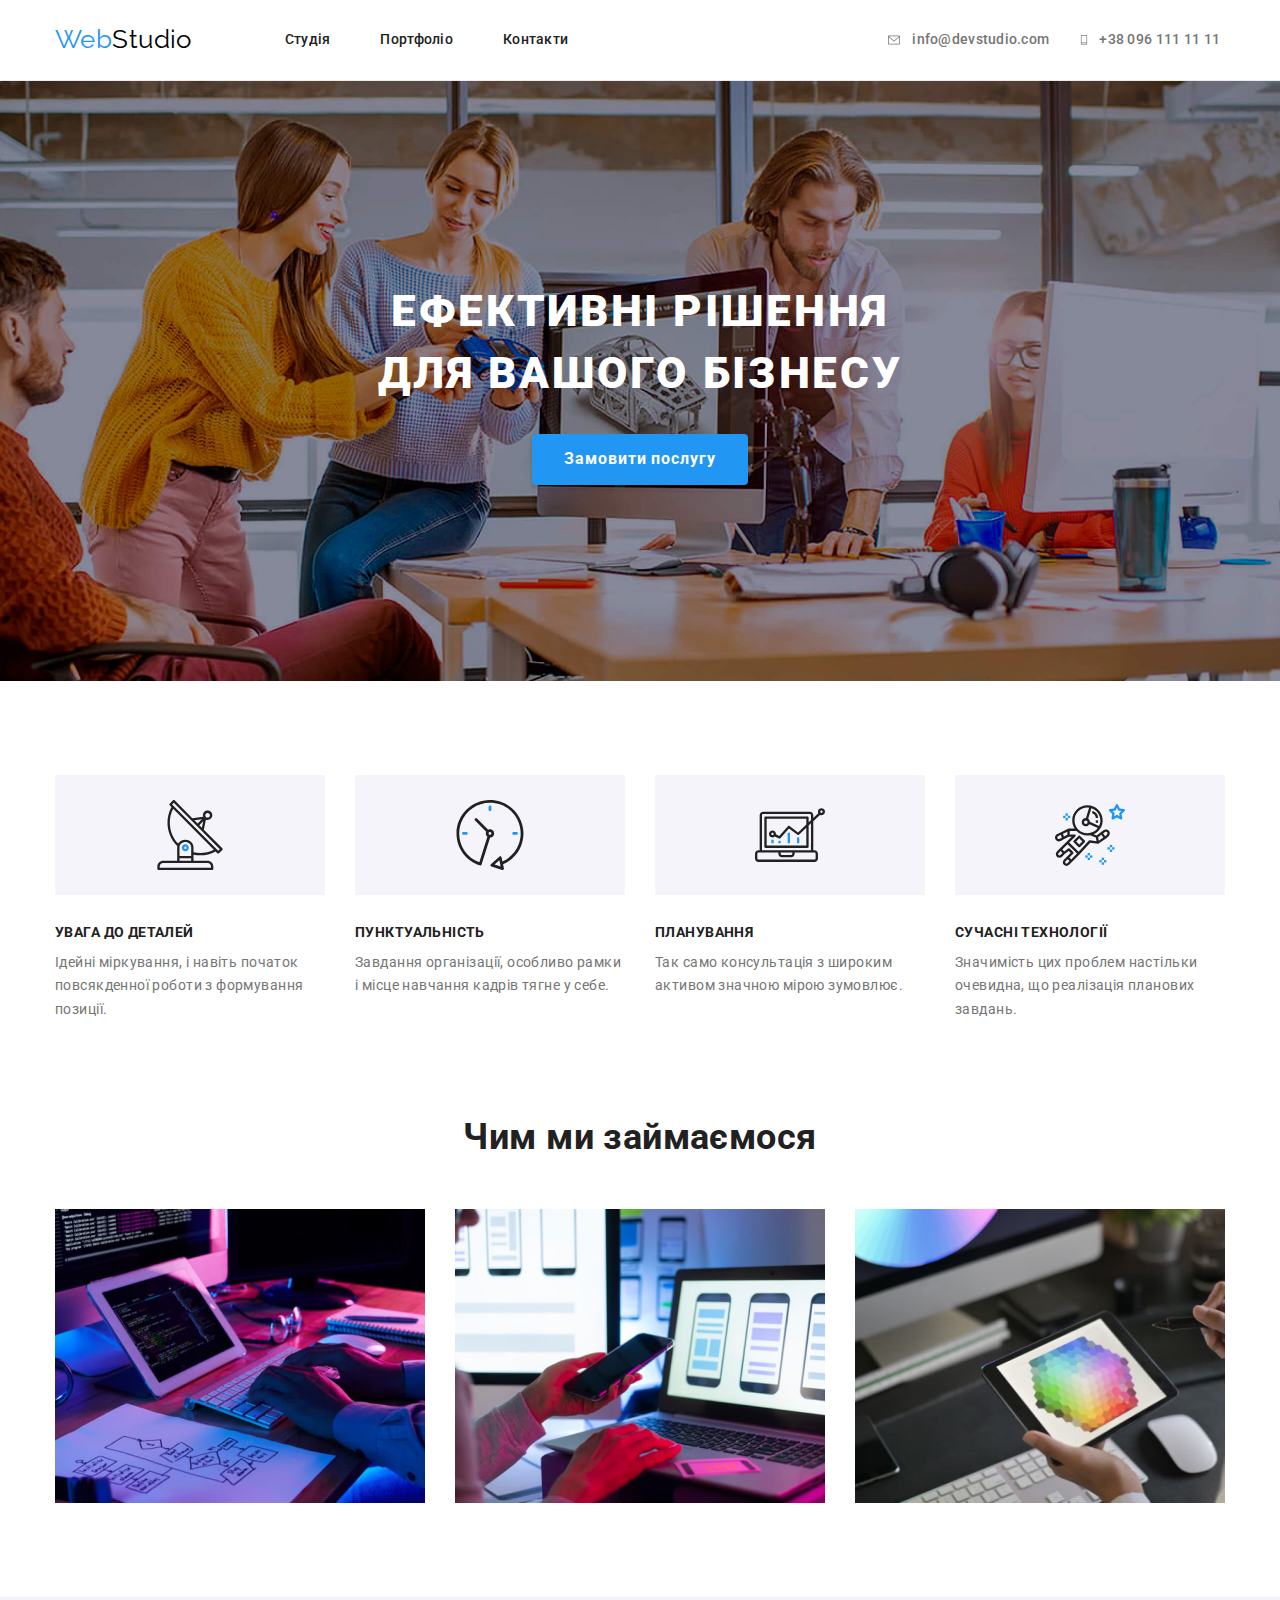
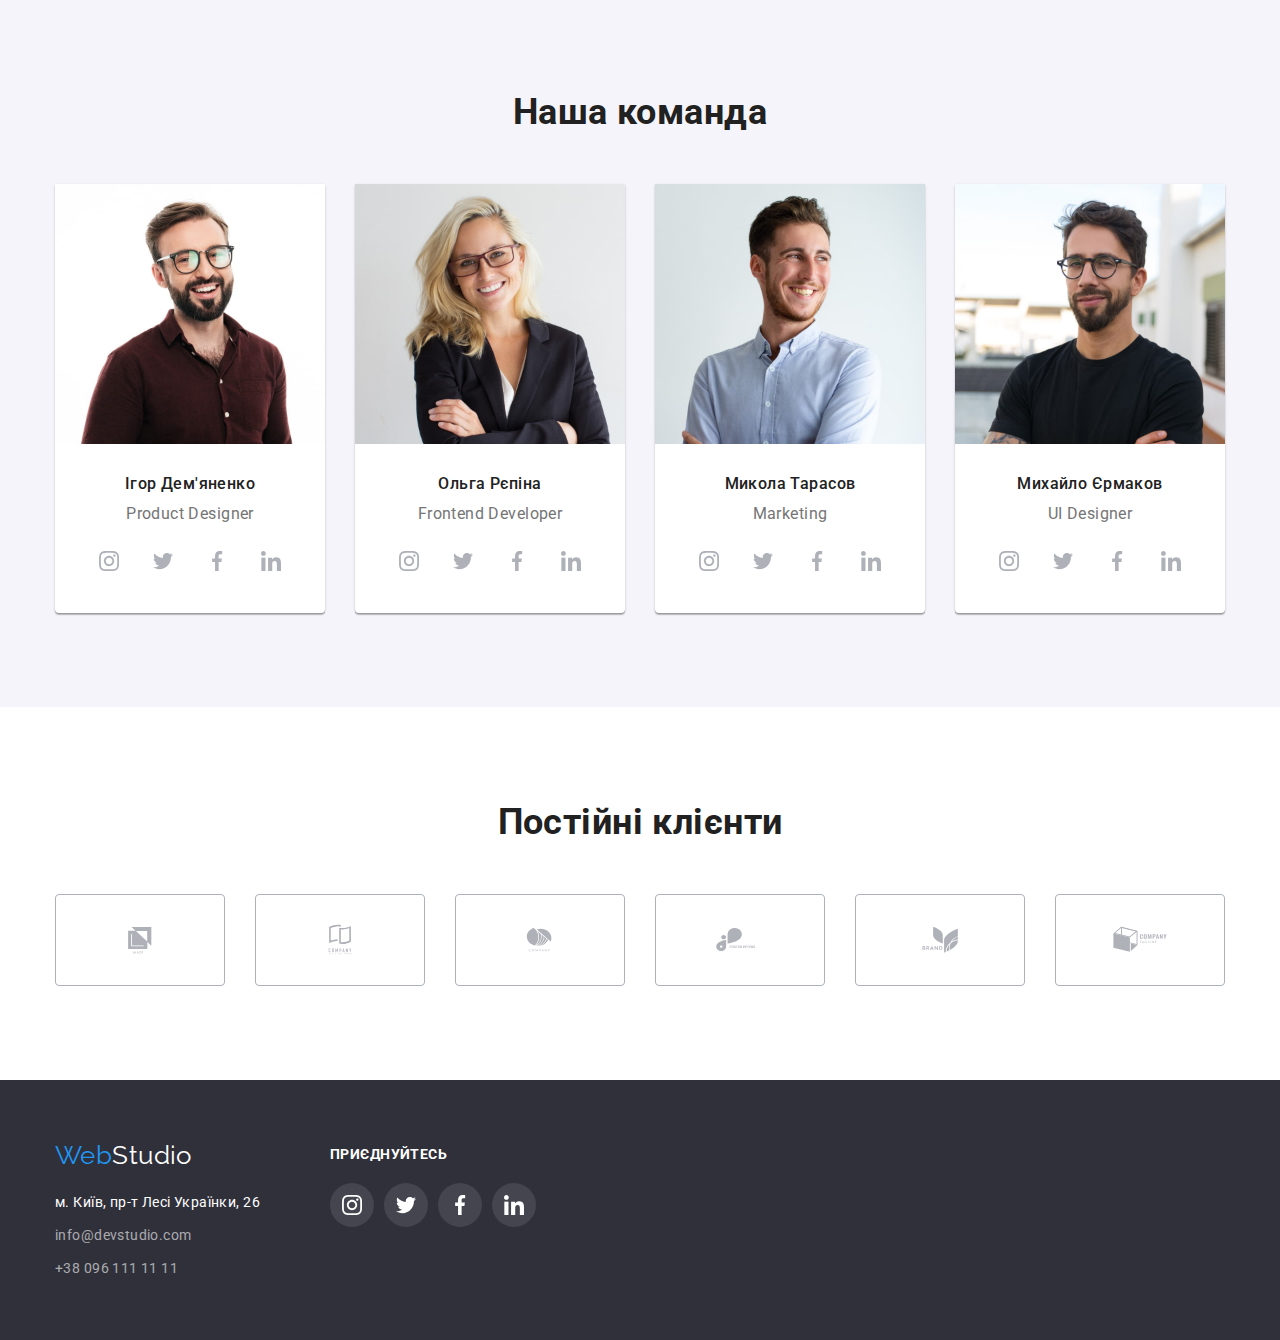
==== index.html @ eb31b025 "added docs from previous repository" ====
<!doctype html>
<html lang="uk">

<head>
    <meta charset="UTF-8">
    <meta http-equiv="X-UA-Compatible" content="IE=edge">
    <meta name="viewport" content="width=device-width, initial-scale=1.0">
    <title>Студія</title>
    <link href="https://fonts.googleapis.com/css?family=Raleway:700" rel="stylesheet" />
    <link href="https://fonts.googleapis.com/css?family=Roboto:regular,500,700,900" rel="stylesheet" />
    <link rel="stylesheet" href="https://cdnjs.cloudflare.com/ajax/libs/modern-normalize/1.1.0/modern-normalize.min.css"
    integrity="sha512-wpPYUAdjBVSE4KJnH1VR1HeZfpl1ub8YT/NKx4PuQ5NmX2tKuGu6U/JRp5y+Y8XG2tV+wKQpNHVUX03MfMFn9Q=="
    crossorigin="anonymous" referrerpolicy="no-referrer" />
    <link rel="stylesheet" href="./css/styles.css">
</head>

<body>
    <header class="header">
        <div class="container header-container">
            <a class="logo logo-header" href="./index.html">Web<span class="black">Studio</span></a>
            <nav class="nav">
                <ul class="nav-list">
                    <li class="nav-item"><a href="./index.html">Студія</a></li>
                    <li class="nav-item active"><a href="./portfolio.html">Портфоліо</a></li>
                    <li class="nav-item"><a href="#">Контакти</a></li>
                </ul>
            </nav>
            <div>
                <ul class="nav-contacts">
                    <li class="contacts-item">
                        <a class="contacts-icon"
                            href="mailto:info@devstudio.com"
                            target="_blank"
                            rel="noopener noreferrer"
                            aria-label="link to email">
                            <svg width="16" height="12">
                                <use href="./images/symbol-defs.svg#icon-envelope">
                                </use>
                            </svg>
                            <span>info@devstudio.com</span>
                        </a>
                    </li>
                    <li class="contacts-item">
                        <a class="contacts-icon"
                            href="tel:+380961111111"
                            target="_blank"
                            rel="noopener noreferrer"
                            aria-label="link to phone">
                            <svg width="10" height="16">
                                <use href="./images/symbol-defs.svg#icon-smartphone">
                                </use>
                            </svg>
                            <span>+38 096 111 11 11</span>
                        </a>
                    </li>
                </ul>
            </div>
        </div>
    </header>

    <main>
        <section class="hero">
            <div class="container hero-container">
                <h1 class="hero-title">Ефективні рішення для вашого бізнесу</h1>
                <button type="button" class="cta">Замовити послугу</button>
            </div>
        </section>

        <section class="section advantages">
            <div class="container">
                <h2 class="section-title visually-hidden">Переваги</h2>
                <ul class="section-list advantages-list">
                    <li class="advantages-item list-item">
                        <div class="advantages-wrap">
                            <svg class="advantages-icon" width="70" height="70">
                                <use href="./images/symbol-defs.svg#icon-antenna">
                            </svg>
                        </div>
                        <h3 class="advantages-subtitle">УВАГА ДО ДЕТАЛЕЙ</h3>
                        <p class="advantages-text">Ідейні міркування, і навіть початок повсякденної роботи з формування позиції.</p>
                    </li>
                    <li class="advantages-item list-item">
                        <div class="advantages-wrap">
                            <svg class="advantages-icon" width="70" height="70">
                                <use href="./images/symbol-defs.svg#icon-clock">
                            </svg>
                        </div>
                        <h3 class="advantages-subtitle">ПУНКТУАЛЬНІСТЬ</h3>
                        <p class="advantages-text">Завдання організації, особливо рамки і місце навчання кадрів тягне у себе.</p>
                    </li>
                    <li class="advantages-item list-item">
                        
                        <div class="advantages-wrap">
                            <svg class="advantages-icon" width="70" height="70">
                                <use href="./images/symbol-defs.svg#icon-diagram">
                            </svg>
                        </div>
                        <h3 class="advantages-subtitle">ПЛАНУВАННЯ</h3>
                        <p class="advantages-text">Так само консультація з широким активом значною мірою зумовлює.</p>
                    </li>
                    <li class="advantages-item list-item">
                        
                        <div class="advantages-wrap">
                            <svg class="advantages-icon" width="70" height="70">
                                <use href="./images/symbol-defs.svg#icon-astronaut">
                            </svg>
                        </div>
                        <h3 class="advantages-subtitle">СУЧАСНІ ТЕХНОЛОГІЇ</h3>
                        <p class="advantages-text">Значимість цих проблем настільки очевидна, що реалізація планових завдань.</p>
                    </li>
                </ul>
            </div>
        </section>

        <section class="section services">
            <div class="container">
                <h2 class="section-title">Чим ми займаємося</h2>
                <ul class="section-list">
                    <li class="services-item list-item">
                        <img class="services-pic" src="./images/img1.jpg" alt="десктопні додатки" width="370" height="294">
                    </li>
                    <li class="services-item list-item">
                        <img class="services-pic" src="./images/img2.jpg" alt="мобільні додатки" width="370" height="294">
                    </li>
                    <li class="services-item list-item">
                        <img class="services-pic" src="./images/img3.jpg" alt="дизайнерські рішення" width="370" height="294">
                    </li>
                </ul>
            </div>
        </section>

        <section class="section team">
            <div class="container">
                <h2 class="section-title">Наша команда</h2>
                <ul class="section-list">
                    <li class="team-item list-item">
                        <img class="team-pic" src="./images/photo1.jpg" alt="Product Designer" width="270" height="260">
                        <div class="team-wrap">
                            <h3 class="team-subtitle">Ігор Дем'яненко</h3>
                            <p class="team-text">Product Designer</p>
                            <ul class="team-icons">
                                <li>
                                    <a class="team-svg" href="https://www.instagram.com/lavashyk_official/" aria-label="Instagram">
                                        <svg class="team-icon" widht="20" height="20">
                                            <use href="./images/symbol-defs.svg#icon-instagram"></use>
                                        </svg>
                                    </a>
                                </li>
                                <li>
                                    <a class="team-svg" href="https://twitter.com/" aria-label="Twitter">
                                        <svg class="team-icon" widht="20" height="20">
                                            <use href="./images/symbol-defs.svg#icon-twitter"></use>
                                        </svg>
                                    </a>
                                </li>
                                <li>
                                    <a class="team-svg" href="https://www.facebook.com/" aria-label="Facebook">
                                        <svg class="team-icon" widht="20" height="20">
                                            <use href="./images/symbol-defs.svg#icon-facebook"></use>
                                        </svg>
                                    </a>
                                </li>
                                <li>
                                    <a class="team-svg" href="https://ua.linkedin.com/" aria-label="LinkedIn">
                                        <svg class="team-icon" widht="20" height="20">
                                            <use href="./images/symbol-defs.svg#icon-linkedin"></use>
                                        </svg>
                                    </a>
                                </li>
                            </ul>
                        </div>
                        
                    </li>
                    <li class="team-item list-item">
                        <img class="team-pic" src="./images/photo2.jpg" alt="Frontend Developer" width="270" height="260">
                        <div class="team-wrap">
                            <h3 class="team-subtitle">Ольга Рєпіна</h3>
                            <p class="team-text">Frontend Developer</p>
                            <ul class="team-icons">
                                <li>
                                    <a class="team-svg" href="https://www.instagram.com/lavashyk_official/" aria-label="Instagram">
                                        <svg class="team-icon" widht="20" height="20">
                                            <use href="./images/symbol-defs.svg#icon-instagram"></use>
                                        </svg>
                                    </a>
                                </li>
                                <li>
                                    <a class="team-svg" href="https://twitter.com/" aria-label="Twitter">
                                        <svg class="team-icon" widht="20" height="20">
                                            <use href="./images/symbol-defs.svg#icon-twitter"></use>
                                        </svg>
                                    </a>
                                </li>
                                <li>
                                    <a class="team-svg" href="https://www.facebook.com/" aria-label="Facebook">
                                        <svg class="team-icon" widht="20" height="20">
                                            <use href="./images/symbol-defs.svg#icon-facebook"></use>
                                        </svg>
                                    </a>
                                </li>
                                <li>
                                    <a class="team-svg" href="https://ua.linkedin.com/" aria-label="LinkedIn">
                                        <svg class="team-icon" widht="20" height="20">
                                            <use href="./images/symbol-defs.svg#icon-linkedin"></use>
                                        </svg>
                                    </a>
                                </li>
                            </ul>
                        </div>
                        
                    </li>
                    <li class="team-item list-item">
                        <img class="team-pic" src="./images/photo3.jpg" alt="Marketing" width="270" height="260">
                        <div class="team-wrap">
                            <h3 class="team-subtitle">Микола Тарасов</h3>
                            <p class="team-text">Marketing</p>
                            <ul class="team-icons">
                                <li>
                                    <a class="team-svg" href="https://www.instagram.com/lavashyk_official/" aria-label="Instagram">
                                        <svg class="team-icon" widht="20" height="20">
                                            <use href="./images/symbol-defs.svg#icon-instagram"></use>
                                        </svg>
                                    </a>
                                </li>
                                <li>
                                    <a class="team-svg" href="https://twitter.com/" aria-label="Twitter">
                                        <svg class="team-icon" widht="20" height="20">
                                            <use href="./images/symbol-defs.svg#icon-twitter"></use>
                                        </svg>
                                    </a>
                                </li>
                                <li>
                                    <a class="team-svg" href="https://www.facebook.com/" aria-label="Facebook">
                                        <svg class="team-icon" widht="20" height="20">
                                            <use href="./images/symbol-defs.svg#icon-facebook"></use>
                                        </svg>
                                    </a>
                                </li>
                                <li>
                                    <a class="team-svg" href="https://ua.linkedin.com/" aria-label="LinkedIn">
                                        <svg class="team-icon" widht="20" height="20">
                                            <use href="./images/symbol-defs.svg#icon-linkedin"></use>
                                        </svg>
                                    </a>
                                </li>
                            </ul>
                        </div>
                        
                    </li>
                    <li class="team-item list-item">
                        <img class="team-pic" src="./images/photo4.jpg" alt="UI Designer" width="270" height="260">
                        <div class="team-wrap">
                            <h3 class="team-subtitle">Михайло Єрмаков</h3>
                            <p class="team-text">UI Designer</p>
                            <ul class="team-icons">
                                <li>
                                    <a class="team-svg" href="https://www.instagram.com/lavashyk_official/" aria-label="Instagram">
                                        <svg class="team-icon" widht="20" height="20">
                                            <use href="./images/symbol-defs.svg#icon-instagram"></use>
                                        </svg>
                                    </a>
                                </li>
                                <li>
                                    <a class="team-svg" href="https://twitter.com/" aria-label="Twitter">
                                        <svg class="team-icon" widht="20" height="20">
                                            <use href="./images/symbol-defs.svg#icon-twitter"></use>
                                        </svg>
                                    </a>
                                </li>
                                <li>
                                    <a class="team-svg" href="https://www.facebook.com/" aria-label="Facebook">
                                        <svg class="team-icon" widht="20" height="20">
                                            <use href="./images/symbol-defs.svg#icon-facebook"></use>
                                        </svg>
                                    </a>
                                </li>
                                <li>
                                    <a class="team-svg" href="https://ua.linkedin.com/" aria-label="LinkedIn">
                                        <svg class="team-icon" widht="20" height="20">
                                            <use href="./images/symbol-defs.svg#icon-linkedin"></use>
                                        </svg>
                                    </a>
                                </li>
                            </ul>
                        </div>
                    </li>
                </ul>
            </div>
        </section>
        <section class="section section-clients">
            <div class="container">
            <h2 class="section-title">Постійні клієнти</h2>
                <ul class="section-list clients-list">
                    <li class="clients-item list-item">
                        <a class="clients-svg" href="#" aria-label="Company1">
                        <svg class="clients-icon" widht="106" height="60">
                            <use href="./images/symbol-defs.svg#icon-logo-clients1"></use>
                        </svg>
                        </a>
                    </li>
                    <li class="clients-item list-item">
                        <a class="clients-svg" href="#" aria-label="Company2">
                            <svg class="clients-icon" widht="106" height="60">
                                <use href="./images/symbol-defs.svg#icon-logo-clients2"></use>
                            </svg>
                        </a>
                    </li>
                    <li class="clients-item list-item">
                        <a class="clients-svg" href="#" aria-label="Company3">
                            <svg class="clients-icon" widht="106" height="60">
                                <use href="./images/symbol-defs.svg#icon-logo-clients3"></use>
                            </svg>
                        </a>
                    </li>
                    <li class="clients-item list-item">
                        <a class="clients-svg" href="#" aria-label="Company4">
                            <svg class="clients-icon" widht="106" height="60">
                                <use href="./images/symbol-defs.svg#icon-logo-clients4"></use>
                            </svg>
                        </a>
                    </li>
                    <li class="clients-item list-item">
                        <a class="clients-svg" href="#" aria-label="Company5">
                            <svg class="clients-icon" widht="106" height="60">
                                <use href="./images/symbol-defs.svg#icon-logo-clients5"></use>
                            </svg>
                        </a>
                    </li>
                    <li class="clients-item list-item">
                        <a class="clients-svg" href="#" aria-label="Company6">
                            <svg class="clients-icon" widht="106" height="60">
                                <use href="./images/symbol-defs.svg#icon-logo-clients6"></use>
                            </svg>
                        </a>
                    </li>
                </ul>
            </div>
        </section>
    </main>

<footer class="footer">
    <div class="container footer-container">
        <div class="wrapper-address">
            <div class="wrapper-logo">
                <a class="logo footer-logo" href="./index.html">Web<span class="white">Studio</span></a>
            </div>
            <address class="address-list">
                <a class="address-item address"
                    href="https://www.google.com/search?q=%D0%BC.+%D0%9A%D0%B8%D1%97%D0%B2%2C+%D0%BF%D1%80-%D1%82+%D0%9B%D0%B5%D1%81%D1%96+%D0%A3%D0%BA%D1%80%D0%B0%D1%97%D0%BD%D0%BA%D0%B8%2C+26&rlz=1C1CHBD_ruUA826UA826&oq=%D0%BC.+%D0%9A%D0%B8%D1%97%D0%B2%2C+%D0%BF%D1%80-%D1%82+%D0%9B%D0%B5%D1%81%D1%96+%D0%A3%D0%BA%D1%80%D0%B0%D1%97%D0%BD%D0%BA%D0%B8%2C+26&aqs=chrome..69i57j0i512j0i22i30l2.1146j0j1&sourceid=chrome&ie=UTF-8"
                    target="_blank" rel="noopener noreferrer">м. Київ, пр-т Лесі Українки, 26</a>
                <a class="address-item email" href="mailto:info@devstudio.com">info@devstudio.com</a>
                <a class="address-item phone" href="tel:+380961111111">+38 096 111 11 11</a>
            </address>
        </div>
        
        <div class="social-media">
            <h4 class="social-title">приєднуйтесь</h4>
            <ul class="social-icons">
                <li>
                    <a class="link-svg" href="https://www.instagram.com/lavashyk_official/" aria-label="Instagram">
                    <svg class="social-icon" widht="20" height="20">
                        <use href="./images/symbol-defs.svg#icon-instagram"></use>
                    </svg>
                    </a>
                </li>
                <li>
                    <a class="link-svg" href="https://twitter.com/" aria-label="Twitter">
                    <svg class="social-icon" widht="20" height="20">
                        <use href="./images/symbol-defs.svg#icon-twitter"></use>
                    </svg>
                    </a>
                </li>
                <li>
                    <a class="link-svg" href="https://www.facebook.com/" aria-label="Facebook">
                    <svg class="social-icon" widht="20" height="20">
                        <use href="./images/symbol-defs.svg#icon-facebook"></use>
                    </svg>
                    </a>
                </li>
                <li>
                    <a class="link-svg" href="https://ua.linkedin.com/" aria-label="LinkedIn">
                    <svg class="social-icon" widht="20" height="20">
                        <use href="./images/symbol-defs.svg#icon-linkedin"></use>
                    </svg>
                    </a>
                </li>
            </ul>
        </div>
    </div>
</footer>
</body>

</html>
---- css/styles.css ----
/*Обнуление*/
* {
    padding: 0;
    margin: 0;
    border: 0;
}

*,
*:before,
*:after {
    box-sizing: border-box;
}

body {
    font-size: 14px;
    line-height: 1.2;
    letter-spacing: 0.03em;
    font-style: normal;
}

h1,
h2,
h3,
h4,
h5,
h6 {
    margin: 0;
    font-size: inherit;
    font-weight: 400;
}

p {
    margin: 0;
}

ul,
li {
    list-style: none;
    padding: 0;
    margin: 0;
}

:focus,
:active {
    outline: none;
}

a {
    text-decoration: none;
    color: inherit;
}

a:focus,
a:active {
    outline: none;
}

a,
a:visited {
    text-decoration: none;
    color: inherit;
}

a:hover {
    text-decoration: none;
}

address {
    font-style: normal;
}

button {
    font-family: inherit;
    margin: 0;
    padding: 0;
    cursor: pointer;
}

img {
    display: block;
    max-width: 100%;
    height: auto;
}

nav,
footer,
header {
    display: block;
}

/*--------------------*/

/*colors
black #000000;
blue #2196F3;
nav text, h2, h3 #212121;
link #757575;
link hover, active #2196F3;
h1 #FFFFFF;
section text #757575;
address #ffffff;
contacts rgba(255, 255, 255, 0.6);
bg light #F5F4FA;
bg dark background: #2F303A;
border #ECECEC
*/

:root {
    --accent-color: #2196F3;
    --primary-title-color: #212121;
    --primary-text-color: #757575;
    --text-dark-background: #fff;
    --dark-color: #000;
    --dark-background: #2F303A;
    --light-background: #F5F4FA;
    --default-background: #fff;
    --border-light: #ECECEC;
    --icon-color: #AFB1B8;
}

body {
    position: relative;
    font-family: 'Roboto', sans-serif;
    background-color: var(--default-background);
}

.container {
    width: 1200px;
    padding: 0 15px;
    margin: 0 auto;
}

.section {
    padding: 94px 0;
}

.section-title {
    margin-bottom: 50px;
    font-weight: 700;
    font-size: 36px;
    text-align: center;
    color: var(--primary-title-color);
}

.section-list {
    display: flex;
    /*flex-wrap: wrap;
    justify-content: center;
    align-items: center;*/
    gap: 30px;
}

/* Header */
.header {
    padding-top: 24px;
    padding-bottom: 25px;
    min-height: 80px;
    border-bottom: 1px solid var(--border-light);
}

.header-container {
    display: flex;
    align-items: center;
}

a.logo {
    font-family: 'Raleway', sans-serif;
    font-size: 26px;
    color: var(--accent-color);
}

.black {
    color: var(--dark-color);
}

.logo-header {
    margin-right: 93px;
}

.nav-list {
    display: flex;
    align-items: center;
    gap: 50px;
}

.nav-item {
    font-weight: 500;
    line-height: 1.1;
    letter-spacing: 0.02em;
    color: var(--primary-title-color);
}

.active .nav-item.current a {
    color: var(--accent-color);
}

.nav-contacts {
    display: flex;
    align-items: center;
    gap: 30px;
    margin-left: 318px;
}

.contacts-item {
    display: flex;
    align-content: space-between;
    align-items: center;
    font-weight: 500;
    line-height: 1.1;
    letter-spacing: 0.02em;
    color: var(--primary-text-color);
}

.contacts-icon {
    display: flex;
    align-items: center;
    gap: 10px;
    fill: var(--primary-text-color);
}

.contacts-icon:hover,
.contacts-icon:focus {
    fill: var(--accent-color);
}

.nav-item:hover,
.contacts-item:hover,
.nav-item:focus,
.contacts-item:focus {
    color: var(--accent-color);
}

/* Header end */

/* Hero */
.hero {
    max-height: 600px;
    max-width: 1600px;
    margin: 0 auto;
    padding: 200px 0;
    background-image: url('../images/bg-pic.jpg');
    background-position: center;
    background-size: cover;
    background-color: var(--dark-background);
    
}

.hero-title {
    margin-right: auto;
    margin-bottom: 30px;
    margin-left: auto;
    max-width: 600px;
    font-weight: 900;
    font-size: 44px;
    line-height: 1.4;
    text-align: center;
    letter-spacing: 0.06em;
    text-transform: uppercase;
    color: var(--text-dark-background);
}

button.cta {
    position: relative;
    display: block;
    margin: 0 auto;
    padding: 10px 32px;
    font-weight: 700;
    font-size: 16px;
    line-height: 1.9;
    letter-spacing: 0.06em;
    color: var(--text-dark-background);
    background-color: var(--accent-color);
    box-shadow: 0px 4px 4px rgba(0, 0, 0, 0.15);
    border-radius: 4px;
}


/* Hero end */

/* advantages */
section.advantages {
    padding-bottom: 0;
}

.visually-hidden {
    position: absolute;
    white-space: nowrap;
    width: 1px;
    height: 1px;
    overflow: hidden;
    border: 0;
    padding: 0;
    clip: rect(0 0 0 0);
    clip-path: inset(50%);
    margin: -1px;
}

.advantages-item {
    width: calc((100% - 3 * 30px)/4);
}

.advantages-wrap {
    display: flex;
    align-items: center;
    justify-content: center;
    margin-bottom: 30px;
    height: 120px;
    background-color: var(--light-background);
}

.advantages-subtitle {
    margin-bottom: 10px;
    font-weight: 700;
    line-height: 1.1;
    text-transform: uppercase;
    color: var(--primary-title-color);
}

.advantages-text {
    width: 270px;
    line-height: 1.7;
    color: var(--primary-text-color);
}

/* advantages end */

/* services */

/* services end */

/* team */
.team {
    background-color: var(--light-background);
}

.team-item {
    background-color: var(--default-background);
    box-shadow: 0px 1px 3px rgba(0, 0, 0, 0.12), 0px 1px 1px rgba(0, 0, 0, 0.14), 0px 2px 1px rgba(0, 0, 0, 0.2);
    border-radius: 0px 0px 4px 4px;
}

.team-wrap {
    padding: 30px 0;
    display: flex;
    flex-direction: column;
    align-items: center;
}

.team-subtitle {
    margin-bottom: 10px;
    font-weight: 500;
    font-size: 16px;
    text-align: center;
    color: var(--primary-title-color);
}

.team-text {
    font-size: 16px;
    text-align: center;
    color: var(--primary-text-color);
    margin-bottom: 16px;
}

.team-icons {
    display: flex;
    flex-wrap: nowrap;
    max-width: 300px;
    gap: 10px;
}

.team-svg {
    display: flex;
    justify-content: center;
    align-items: center;
    background-color: transparent;
    width: 44px;
    height: 44px;
    border-radius: 50%;
}

.team-icon {
    width: 20px;
    height: 20px;
    fill: var(--icon-color);
}

.team-svg:hover,
.team-svg:focus {
    background-color: var(--accent-color);
    fill: var(--default-background);
}

.team-icon:hover,
.team-icon:focus {
    fill: var(--default-background);
}

/*team end*/

/*clients*/
/*.clients-item {
    width: calc((100% - 5 * 30px)/6);
}*/

.clients-svg {
    display: flex;
    justify-content: center;
    align-items: center;
    width: 170px;
    height: 92px;
    border: 1px solid var(--icon-color);
    border-radius: 4px;
}

.clients-icon {
    /*display: flex;
    justify-content: center;
    align-items: center;*/
    width: 106px;
    height: 60px;
    fill: var(--icon-color);
}

.clients-svg:hover {
    border: 1px solid var(--accent-color);
}

.clients-icon:hover,
.clients-icon:focus {
    fill: var(--accent-color);
}
/* footer */
.footer {
    padding: 60px 0;
    background-color: var(--dark-background);
}

.footer-container {
    display: flex;
    gap: 70px;
}
.wrapper-logo {
    max-width: 231px;
    margin-bottom: 20px;
}
.address-list {
    max-width: 231px;
    display: flex;
    flex-direction: column;
    gap: 9px;
}

.white {
    color: var(--text-dark-background);
}

.address-list {
    line-height: 1.7;
    text-decoration: none;
    color: var(--text-dark-background);
}

.address-item:hover,
.address-item:focus {
    color: var(--accent-color);
}

.email,
.phone {
    color: rgba(255, 255, 255, 0.6);
}

.social-title {
    font-weight: 700;
    font-size: 14px;
    line-height: 1.14;
    text-transform: uppercase;
    color: var(--text-dark-background);
    margin-bottom: 20px;
    padding-top: 7px;
}

.social-media {
    max-width: 300px;
}

.social-icons {
    display: flex;
    flex-wrap:nowrap;
    max-width: 300px;
    gap: 10px;
}

.link-svg {
    display: flex;
    justify-content: center;
    align-items: center;
    background-color: rgba(255, 255, 255, 0.1);
    width: 44px;
    height: 44px;
    border-radius: 50%;
}

.social-icon {
    width: 20px;
    height: 20px;
    fill: var(--default-background);
}

.link-svg:hover,
.link-svg:focus {
    background-color: var(--accent-color);
}

/* portfolio */
.portfolio-tabs {
    display: flex;
    justify-content: center;
    margin: 0 auto 50px auto;
}

.tabs-item {
    margin-right: 8px;
}

.tabs-item:last-child {
    margin-right: 0;
}

.portfolio-title {
    font-weight: 900;
    font-size: 44px;
    line-height: 1.4;
    text-align: center;
    letter-spacing: 0.06em;
    text-transform: uppercase;
    color: var(--primary-title-color);
}

button.tab {
    padding: 6px 22px;
    font-weight: 500;
    font-size: 16px;
    line-height: 1.6;
    text-align: center;
    color: var(--primary-title-color);
    border-radius: 4px;
}

button.tab:hover,
button.tab:focus {
    color: var(--text-dark-background);
    background-color: var(--accent-color);
    box-shadow: 0px 3px 1px rgba(0, 0, 0, 0.1), 0px 1px 2px rgba(0, 0, 0, 0.08), 0px 2px 2px rgba(0, 0, 0, 0.12);
    border-radius: 4px;
}

.portfolio-projects {
    display: flex;
    flex-wrap: wrap;
    gap: 30px;
}

.project-items {
    box-sizing: border-box;
    max-width: 370px;
    min-height: 404px;
    background-color: var(--default-background);
    border-right: 1px solid #eee;
    border-bottom: 1px solid #eee;
    border-left: 1px solid #eee;
}

.project-wrap {
    padding: 20px 0;
}

.project-title {
    margin-bottom: 4px;
    font-weight: 700;
    font-size: 18px;
    line-height: 2;
    letter-spacing: 0.06em;
    color: var(--primary-title-color);
}

.project-filter {
    font-size: 16px;
    line-height: 1.9;
    color: var(--primary-text-color);
}
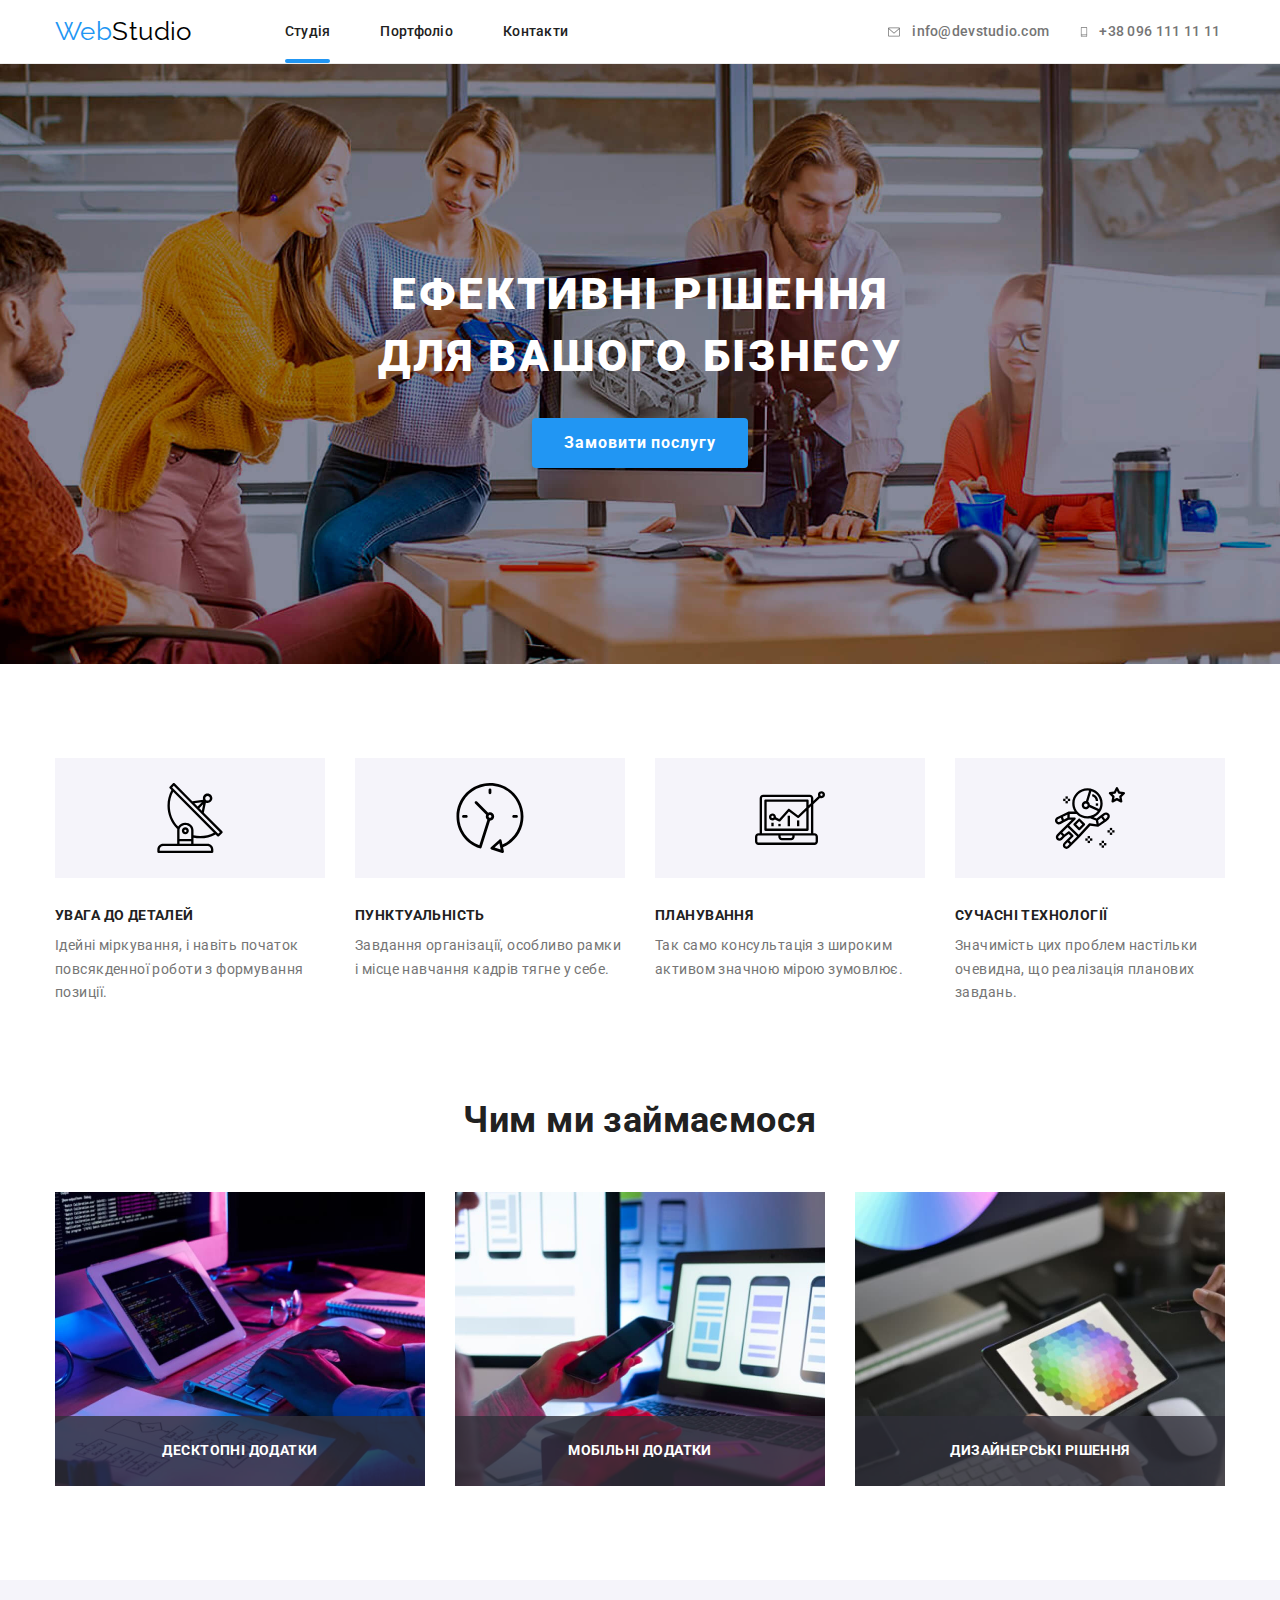
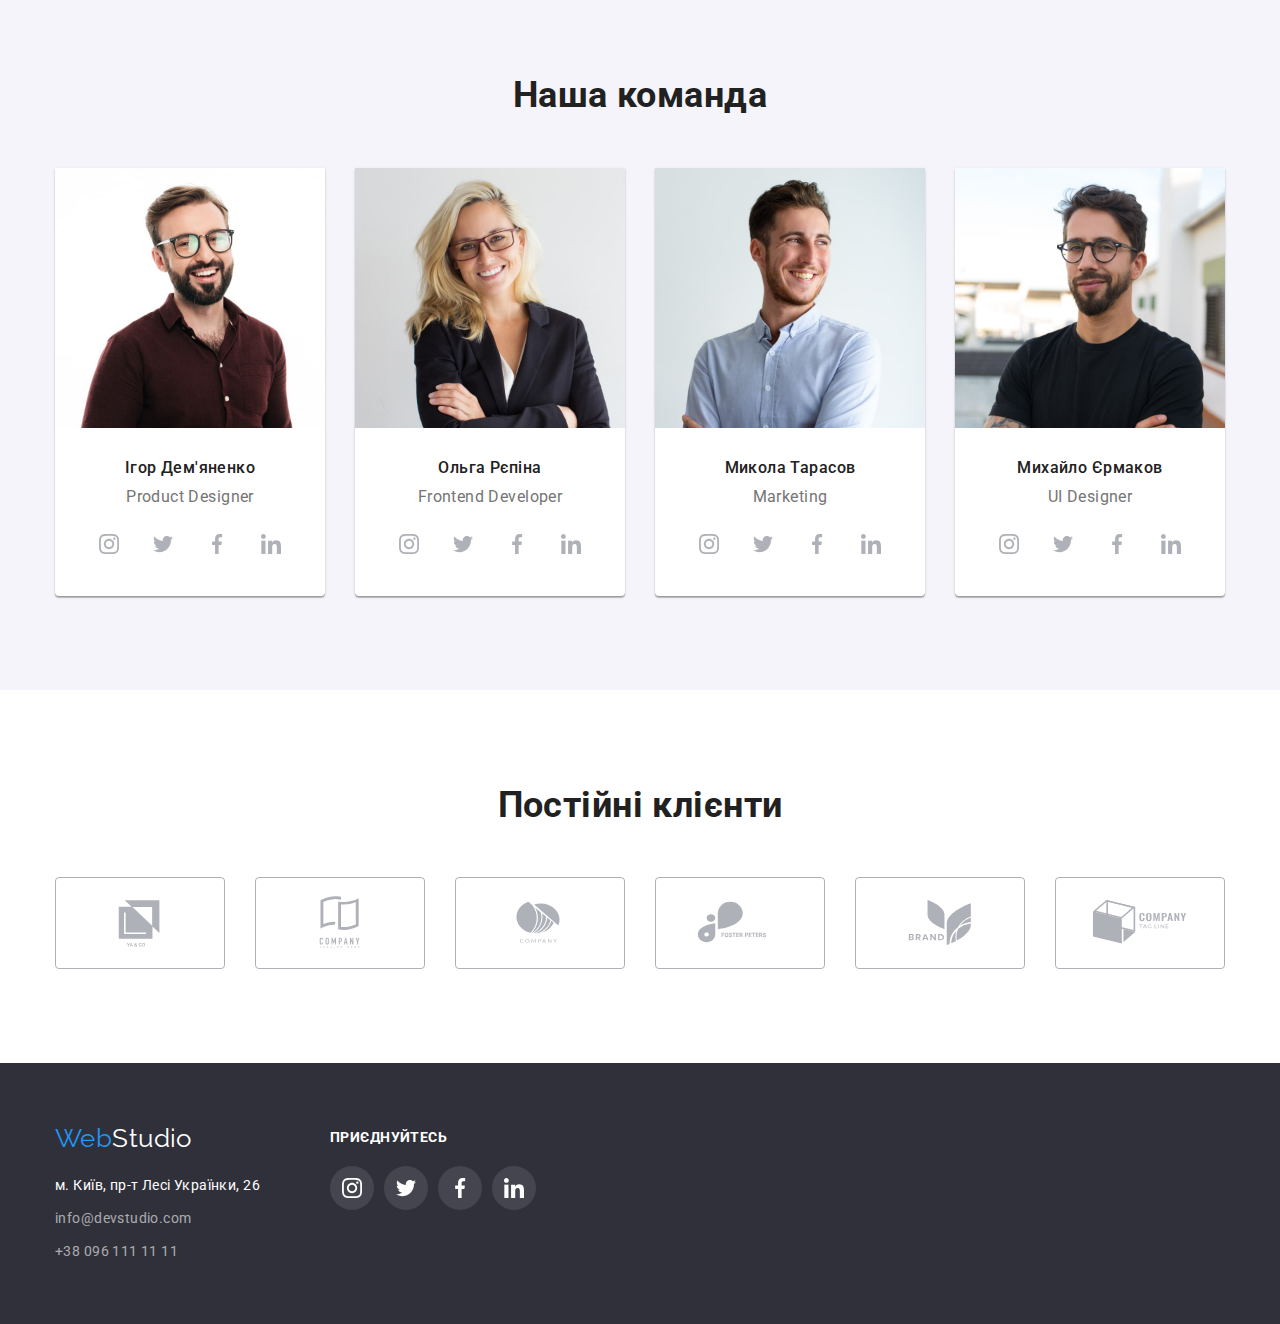
==== commit 105c5f82: "active menu item&services section" ====
--- a/index.html
+++ b/index.html
@@ -20,8 +20,8 @@
             <a class="logo logo-header" href="./index.html">Web<span class="black">Studio</span></a>
             <nav class="nav">
                 <ul class="nav-list">
-                    <li class="nav-item"><a href="./index.html">Студія</a></li>
-                    <li class="nav-item active"><a href="./portfolio.html">Портфоліо</a></li>
+                    <li class="nav-item"><a class="active-link" href="./index.html">Студія</a></li>
+                    <li class="nav-item"><a href="./portfolio.html">Портфоліо</a></li>
                     <li class="nav-item"><a href="#">Контакти</a></li>
                 </ul>
             </nav>
@@ -118,12 +118,21 @@
                 <ul class="section-list">
                     <li class="services-item list-item">
                         <img class="services-pic" src="./images/img1.jpg" alt="десктопні додатки" width="370" height="294">
+                        <div class="services-wrap">
+                            <h3 class="services-title">Десктопні додатки</h3>
+                        </div>
                     </li>
                     <li class="services-item list-item">
                         <img class="services-pic" src="./images/img2.jpg" alt="мобільні додатки" width="370" height="294">
+                        <div class="services-wrap">
+                            <h3 class="services-title">Мобільні додатки</h3>
+                        </div>
                     </li>
                     <li class="services-item list-item">
                         <img class="services-pic" src="./images/img3.jpg" alt="дизайнерські рішення" width="370" height="294">
+                        <div class="services-wrap">
+                            <h3 class="services-title">Дизайнерські рішення</h3>
+                        </div>
                     </li>
                 </ul>
             </div>
@@ -294,42 +303,42 @@
                     <li class="clients-item list-item">
                         <a class="clients-svg" href="#" aria-label="Company1">
                         <svg class="clients-icon" widht="106" height="60">
-                            <use href="./images/symbol-defs.svg#icon-logo-clients1"></use>
+                            <use href="./images/symbols-defs.svg#icon-Logo-clients1"></use>
                         </svg>
                         </a>
                     </li>
                     <li class="clients-item list-item">
                         <a class="clients-svg" href="#" aria-label="Company2">
                             <svg class="clients-icon" widht="106" height="60">
-                                <use href="./images/symbol-defs.svg#icon-logo-clients2"></use>
+                                <use href="./images/symbols-defs.svg#icon-Logo-clients2"></use>
                             </svg>
                         </a>
                     </li>
                     <li class="clients-item list-item">
                         <a class="clients-svg" href="#" aria-label="Company3">
                             <svg class="clients-icon" widht="106" height="60">
-                                <use href="./images/symbol-defs.svg#icon-logo-clients3"></use>
+                                <use href="./images/symbols-defs.svg#icon-Logo-clients3"></use>
                             </svg>
                         </a>
                     </li>
                     <li class="clients-item list-item">
                         <a class="clients-svg" href="#" aria-label="Company4">
                             <svg class="clients-icon" widht="106" height="60">
-                                <use href="./images/symbol-defs.svg#icon-logo-clients4"></use>
+                                <use href="./images/symbols-defs.svg#icon-Logo-clients4"></use>
                             </svg>
                         </a>
                     </li>
                     <li class="clients-item list-item">
                         <a class="clients-svg" href="#" aria-label="Company5">
                             <svg class="clients-icon" widht="106" height="60">
-                                <use href="./images/symbol-defs.svg#icon-logo-clients5"></use>
+                                <use href="./images/symbols-defs.svg#icon-Logo-clients5"></use>
                             </svg>
                         </a>
                     </li>
                     <li class="clients-item list-item">
                         <a class="clients-svg" href="#" aria-label="Company6">
                             <svg class="clients-icon" widht="106" height="60">
-                                <use href="./images/symbol-defs.svg#icon-logo-clients6"></use>
+                                <use href="./images/symbols-defs.svg#icon-Logo-clients6"></use>
                             </svg>
                         </a>
                     </li>
@@ -388,6 +397,10 @@
         </div>
     </div>
 </footer>
+
+<div class="backdrop">
+
+</div>
 </body>
 
 </html>--- a/css/styles.css
+++ b/css/styles.css
@@ -40,19 +40,14 @@
     margin: 0;
 }
 
-:focus,
+/*:focus,
 :active {
     outline: none;
-}
+}*/
 
 a {
     text-decoration: none;
     color: inherit;
-}
-
-a:focus,
-a:active {
-    outline: none;
 }
 
 a,
@@ -152,9 +147,6 @@
 
 /* Header */
 .header {
-    padding-top: 24px;
-    padding-bottom: 25px;
-    min-height: 80px;
     border-bottom: 1px solid var(--border-light);
 }
 
@@ -184,10 +176,24 @@
 }
 
 .nav-item {
+    position: relative;
+    padding: 24px 0;
     font-weight: 500;
     line-height: 1.1;
     letter-spacing: 0.02em;
     color: var(--primary-title-color);
+}
+
+.active-link::after {
+    position: absolute;
+    left: 0;
+    bottom: 0;
+    content: '';
+    display: block;
+    width: 100%;
+    height: 4px;
+    background-color: var(--accent-color);
+    border-radius: 2px;
 }
 
 .active .nav-item.current a {
@@ -325,6 +331,26 @@
 /* advantages end */
 
 /* services */
+.services-item {
+    position: relative;
+}
+.services-wrap {
+    position: absolute;
+    left: 0;
+    bottom: 0;
+    padding: 27px 0;
+    width: 100%;
+    background: rgba(47, 48, 58, 0.8);
+}
+
+.services-title {
+    font-weight: 700;
+    font-size: 14px;
+    line-height: 1.14;
+    text-align: center;
+    text-transform: uppercase;
+    color: var(--text-dark-background);
+}
 
 /* services end */
 
@@ -571,8 +597,13 @@
     border-left: 1px solid #eee;
 }
 
+.project-items:hover {
+    box-shadow: 0px 1px 1px rgba(0, 0, 0, 0.12), 0px 4px 4px rgba(0, 0, 0, 0.06),
+            1px 4px 6px rgba(0, 0, 0, 0.16);
+}
+
 .project-wrap {
-    padding: 20px 0;
+    padding: 20px 24px;
 }
 
 .project-title {
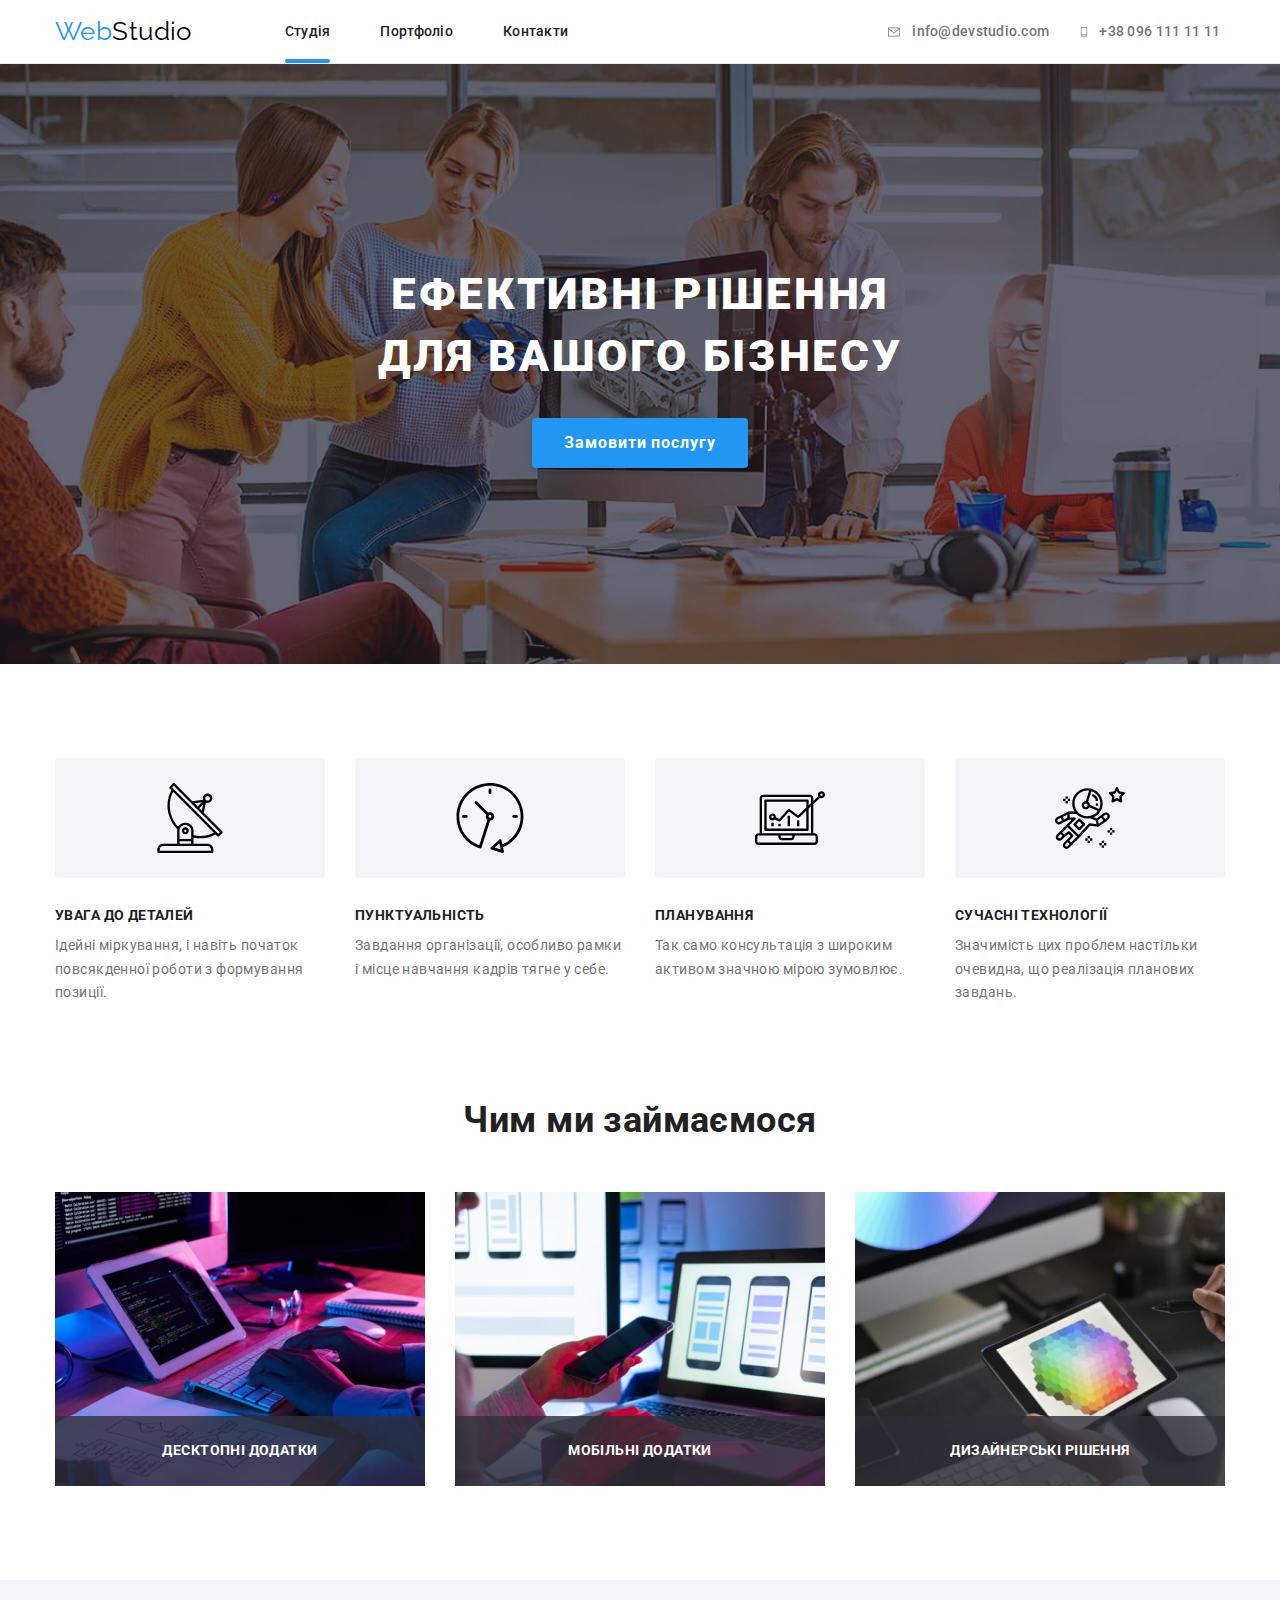
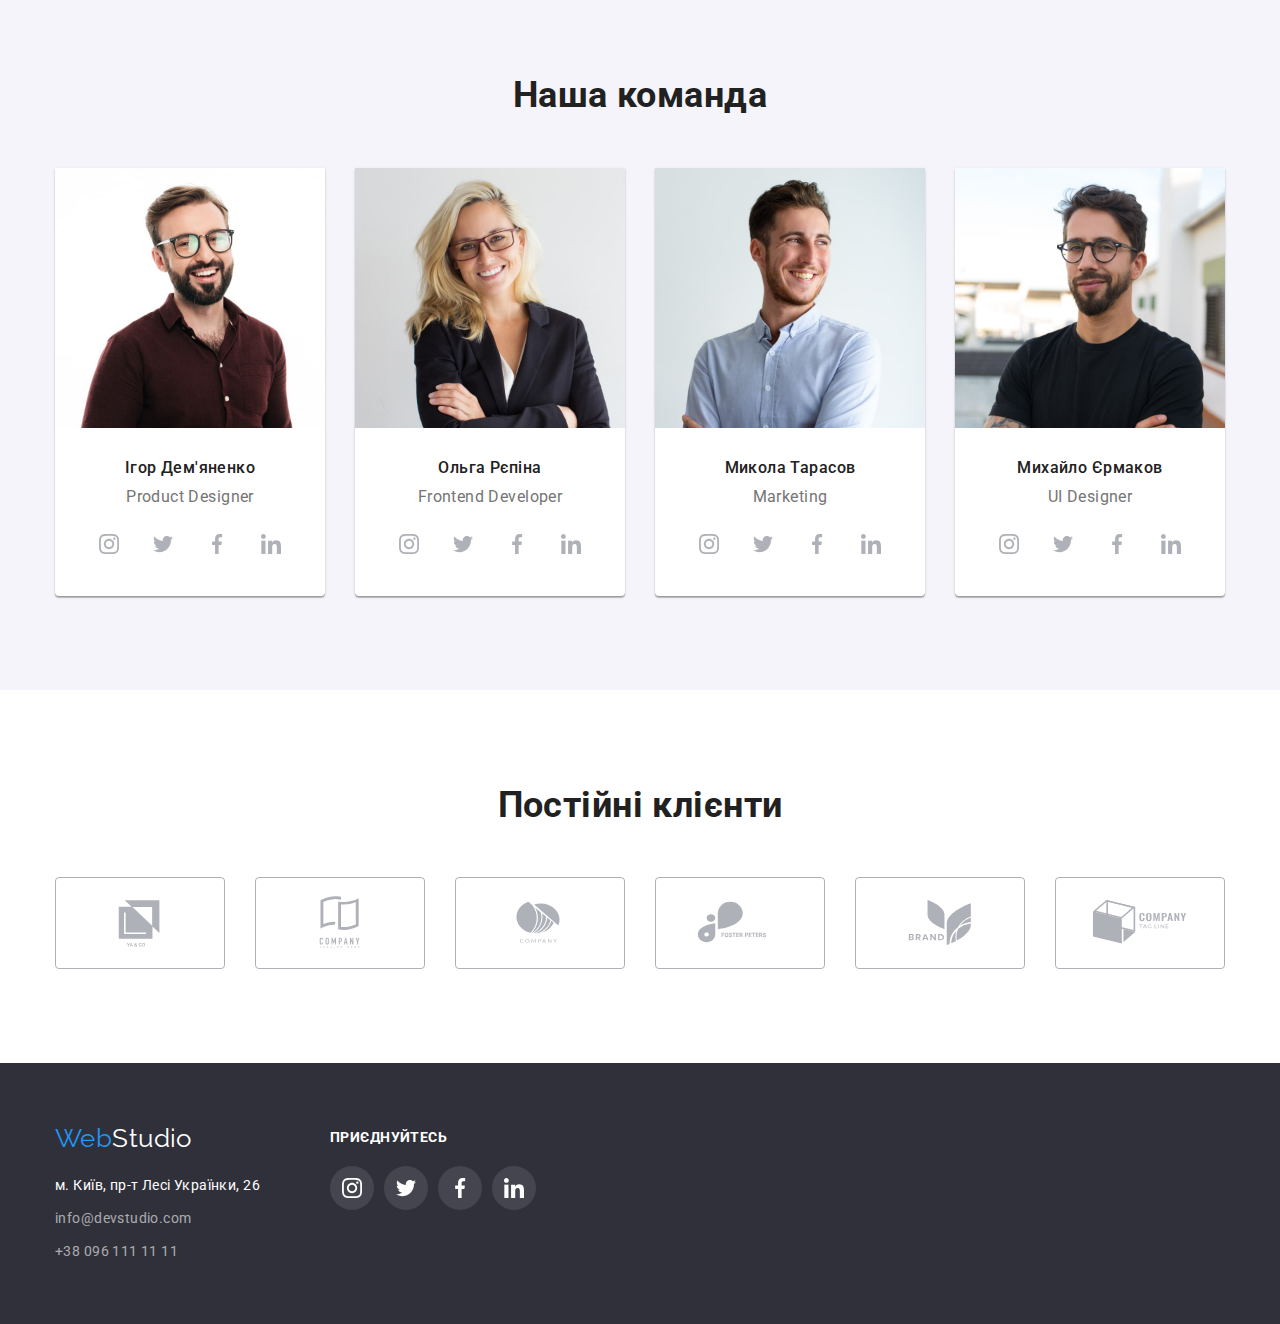
==== commit 90103f0c: "animation" ====
--- a/index.html
+++ b/index.html
@@ -20,9 +20,9 @@
             <a class="logo logo-header" href="./index.html">Web<span class="black">Studio</span></a>
             <nav class="nav">
                 <ul class="nav-list">
-                    <li class="nav-item"><a class="active-link" href="./index.html">Студія</a></li>
-                    <li class="nav-item"><a href="./portfolio.html">Портфоліо</a></li>
-                    <li class="nav-item"><a href="#">Контакти</a></li>
+                    <li class="nav-item"><a a class="nav-link-active" href="./index.html">Студія</a></li>
+                    <li class="nav-item"><a a class="nav-link" href="./portfolio.html">Портфоліо</a></li>
+                    <li class="nav-item"><a a class="nav-link" href="#">Контакти</a></li>
                 </ul>
             </nav>
             <div>
@@ -37,7 +37,7 @@
                                 <use href="./images/symbol-defs.svg#icon-envelope">
                                 </use>
                             </svg>
-                            <span>info@devstudio.com</span>
+                            info@devstudio.com
                         </a>
                     </li>
                     <li class="contacts-item">
@@ -50,7 +50,7 @@
                                 <use href="./images/symbol-defs.svg#icon-smartphone">
                                 </use>
                             </svg>
-                            <span>+38 096 111 11 11</span>
+                            +38 096 111 11 11
                         </a>
                     </li>
                 </ul>
--- a/css/styles.css
+++ b/css/styles.css
@@ -101,6 +101,8 @@
 */
 
 :root {
+    --animation-duration: 250ms;
+    --transition-timing-function: cubic-bezier(0.4, 0, 0.2, 1);
     --accent-color: #2196F3;
     --primary-title-color: #212121;
     --primary-text-color: #757575;
@@ -184,7 +186,18 @@
     color: var(--primary-title-color);
 }
 
-.active-link::after {
+.nav-link-active:hover,
+.nav-link-active:focus,
+.nav-link:hover,
+.contacts-item:hover,
+.nav-link:focus,
+.contacts-item:focus {
+    color: var(--accent-color);
+    transition-duration: var(--animation-duration);
+    transition-timing-function: var(--transition-timing-function);
+}
+
+.nav-link-active::after {
     position: absolute;
     left: 0;
     bottom: 0;
@@ -196,10 +209,6 @@
     border-radius: 2px;
 }
 
-.active .nav-item.current a {
-    color: var(--accent-color);
-}
-
 .nav-contacts {
     display: flex;
     align-items: center;
@@ -227,13 +236,9 @@
 .contacts-icon:hover,
 .contacts-icon:focus {
     fill: var(--accent-color);
-}
-
-.nav-item:hover,
-.contacts-item:hover,
-.nav-item:focus,
-.contacts-item:focus {
     color: var(--accent-color);
+    transition-duration: var(--animation-duration);
+    transition-timing-function: var(--transition-timing-function);
 }
 
 /* Header end */
@@ -244,7 +249,7 @@
     max-width: 1600px;
     margin: 0 auto;
     padding: 200px 0;
-    background-image: url('../images/bg-pic.jpg');
+    background-image: linear-gradient(rgba(47, 48, 58, 0.4), rgba(47, 48, 58, 0.4)), url('../images/bg-pic.jpg');
     background-position: center;
     background-size: cover;
     background-color: var(--dark-background);
@@ -312,6 +317,7 @@
     margin-bottom: 30px;
     height: 120px;
     background-color: var(--light-background);
+    border-radius: 4px;
 }
 
 .advantages-subtitle {
@@ -414,6 +420,8 @@
 .team-svg:focus {
     background-color: var(--accent-color);
     fill: var(--default-background);
+    transition-duration: var(--animation-duration);
+    transition-timing-function: var(--transition-timing-function);
 }
 
 .team-icon:hover,
@@ -447,14 +455,19 @@
     fill: var(--icon-color);
 }
 
-.clients-svg:hover {
+.clients-svg:hover{
     border: 1px solid var(--accent-color);
-}
-
-.clients-icon:hover,
-.clients-icon:focus {
+    transition-duration: var(--animation-duration);
+    transition-timing-function: var(--transition-timing-function);
+}
+
+.clients-svg:hover .clients-icon,
+.clients-svg:focus .clients-icon {
     fill: var(--accent-color);
-}
+    transition-duration: var(--animation-duration);
+    transition-timing-function: var(--transition-timing-function);
+}
+
 /* footer */
 .footer {
     padding: 60px 0;
@@ -489,6 +502,8 @@
 .address-item:hover,
 .address-item:focus {
     color: var(--accent-color);
+    transition-duration: var(--animation-duration);
+    transition-timing-function: var(--transition-timing-function);
 }
 
 .email,
@@ -536,6 +551,8 @@
 .link-svg:hover,
 .link-svg:focus {
     background-color: var(--accent-color);
+    transition-duration: var(--animation-duration);
+    transition-timing-function: var(--transition-timing-function);
 }
 
 /* portfolio */
@@ -579,6 +596,8 @@
     background-color: var(--accent-color);
     box-shadow: 0px 3px 1px rgba(0, 0, 0, 0.1), 0px 1px 2px rgba(0, 0, 0, 0.08), 0px 2px 2px rgba(0, 0, 0, 0.12);
     border-radius: 4px;
+    transition-duration: var(--animation-duration);
+    transition-timing-function: var(--transition-timing-function);
 }
 
 .portfolio-projects {
@@ -588,6 +607,8 @@
 }
 
 .project-items {
+    position: relative;
+    overflow: hidden;
     box-sizing: border-box;
     max-width: 370px;
     min-height: 404px;
@@ -598,11 +619,16 @@
 }
 
 .project-items:hover {
-    box-shadow: 0px 1px 1px rgba(0, 0, 0, 0.12), 0px 4px 4px rgba(0, 0, 0, 0.06),
-            1px 4px 6px rgba(0, 0, 0, 0.16);
+    box-shadow: 0px 1px 1px rgba(0, 0, 0, 0.12),
+                0px 4px 4px rgba(0, 0, 0, 0.06),
+                1px 4px 6px rgba(0, 0, 0, 0.16);
+    transition-duration: var(--animation-duration);
+    transition-timing-function: var(--transition-timing-function);
 }
 
 .project-wrap {
+    position: relative;
+    overflow: hidden;
     padding: 20px 24px;
 }
 
@@ -620,3 +646,50 @@
     line-height: 1.9;
     color: var(--primary-text-color);
 }
+
+.wrap-text {
+    position: absolute;
+    left: 0;
+    top: 0;
+    width: 100%;
+    height: 100%;
+    padding: 63px 24px;
+    background-color: var(--accent-color);
+
+    transform: translateY(100%);
+    transition: transform 250ms ease;
+}
+
+.wrap-text::before {
+    content: '';
+    opacity: 0;
+}
+
+.project-text {
+    position: absolute;
+    margin: 0;
+    padding: 63px 24px;
+    left: 0;
+    top: 0;
+    width: 100%;
+    height: 100%;
+    padding: 63px 24px;
+    background-color: var(--accent-color);
+    
+    transform: translateY(100%);
+    transition: transform 250ms ease;
+}
+
+.project-items:hover .wrap-text,
+.project-items:focus .wrap-text {
+    opacity: 1;
+    transform: translateY(0);
+    transition-duration: var(--animation-duration);
+    transition-timing-function: var(--transition-timing-function);
+}
+
+.project-text {
+    font-size: 18px;
+    line-height: 1.56;
+    color: var(--text-dark-background);
+}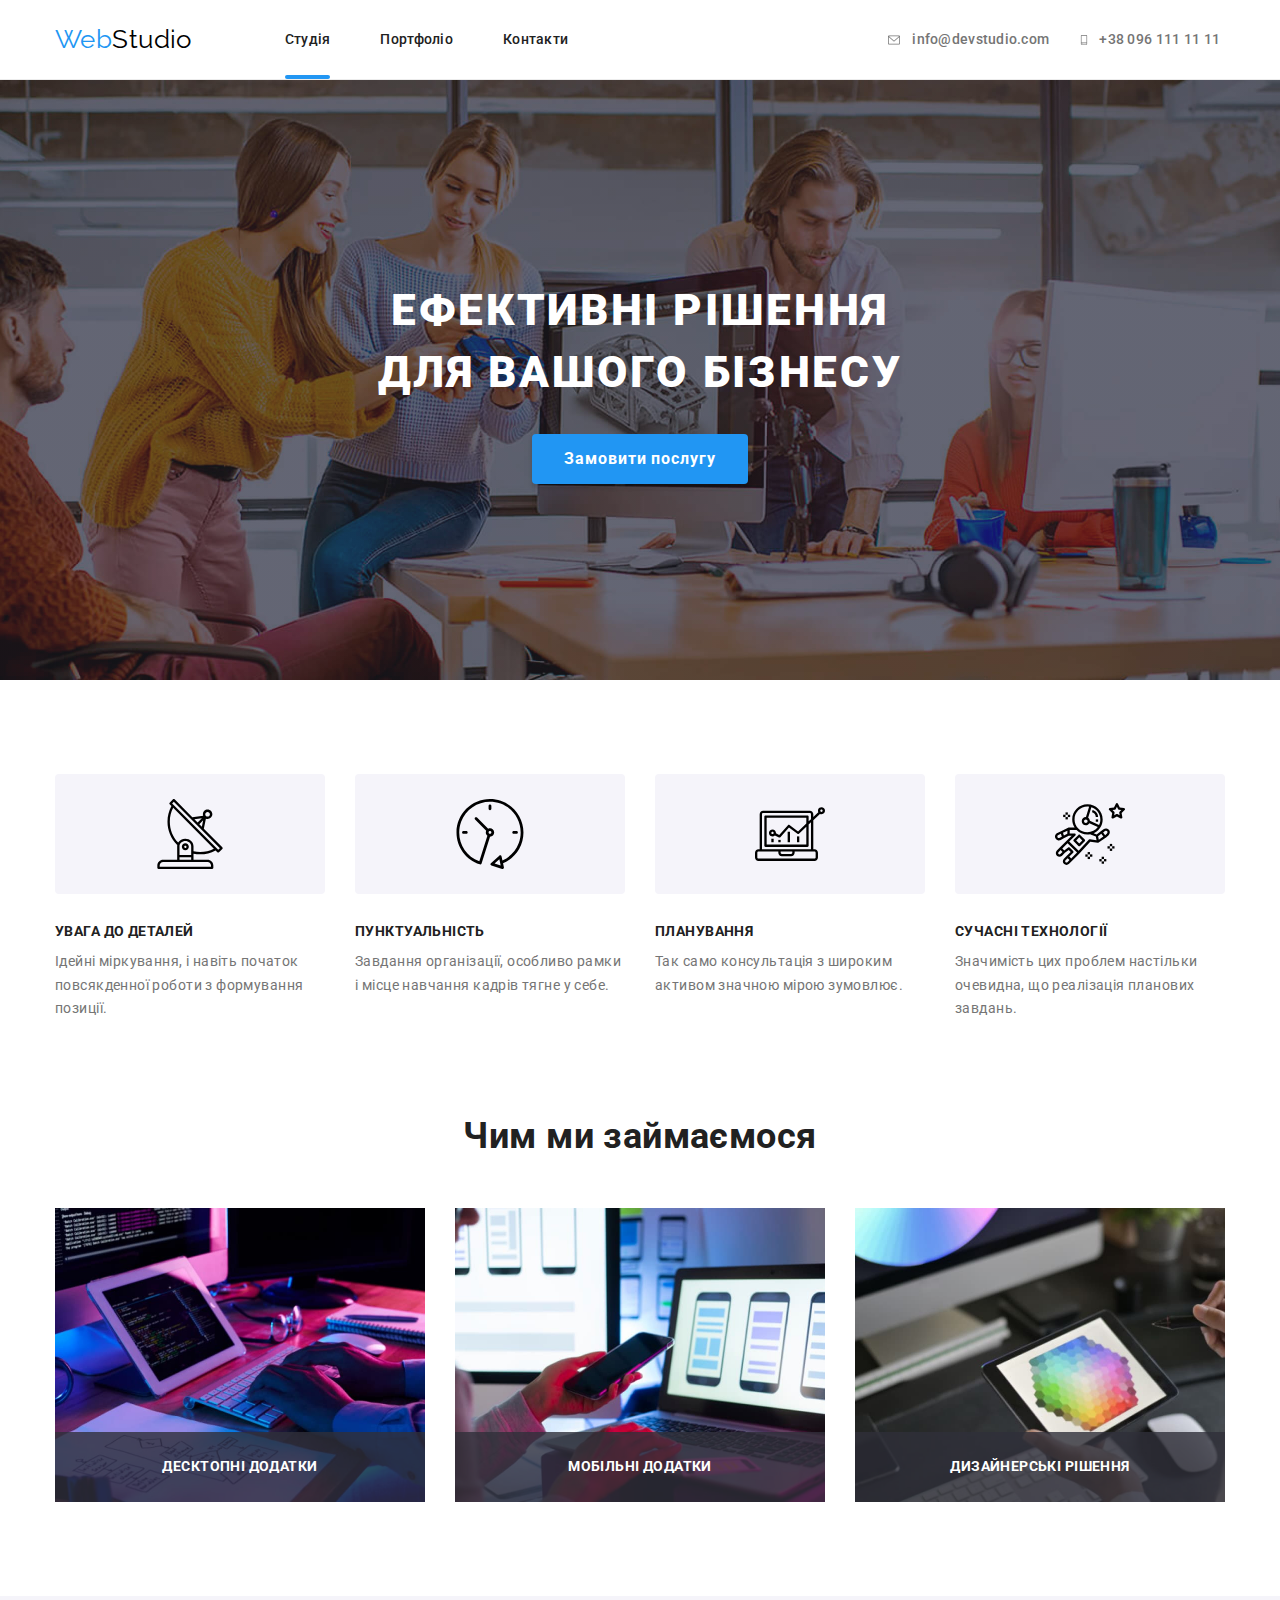
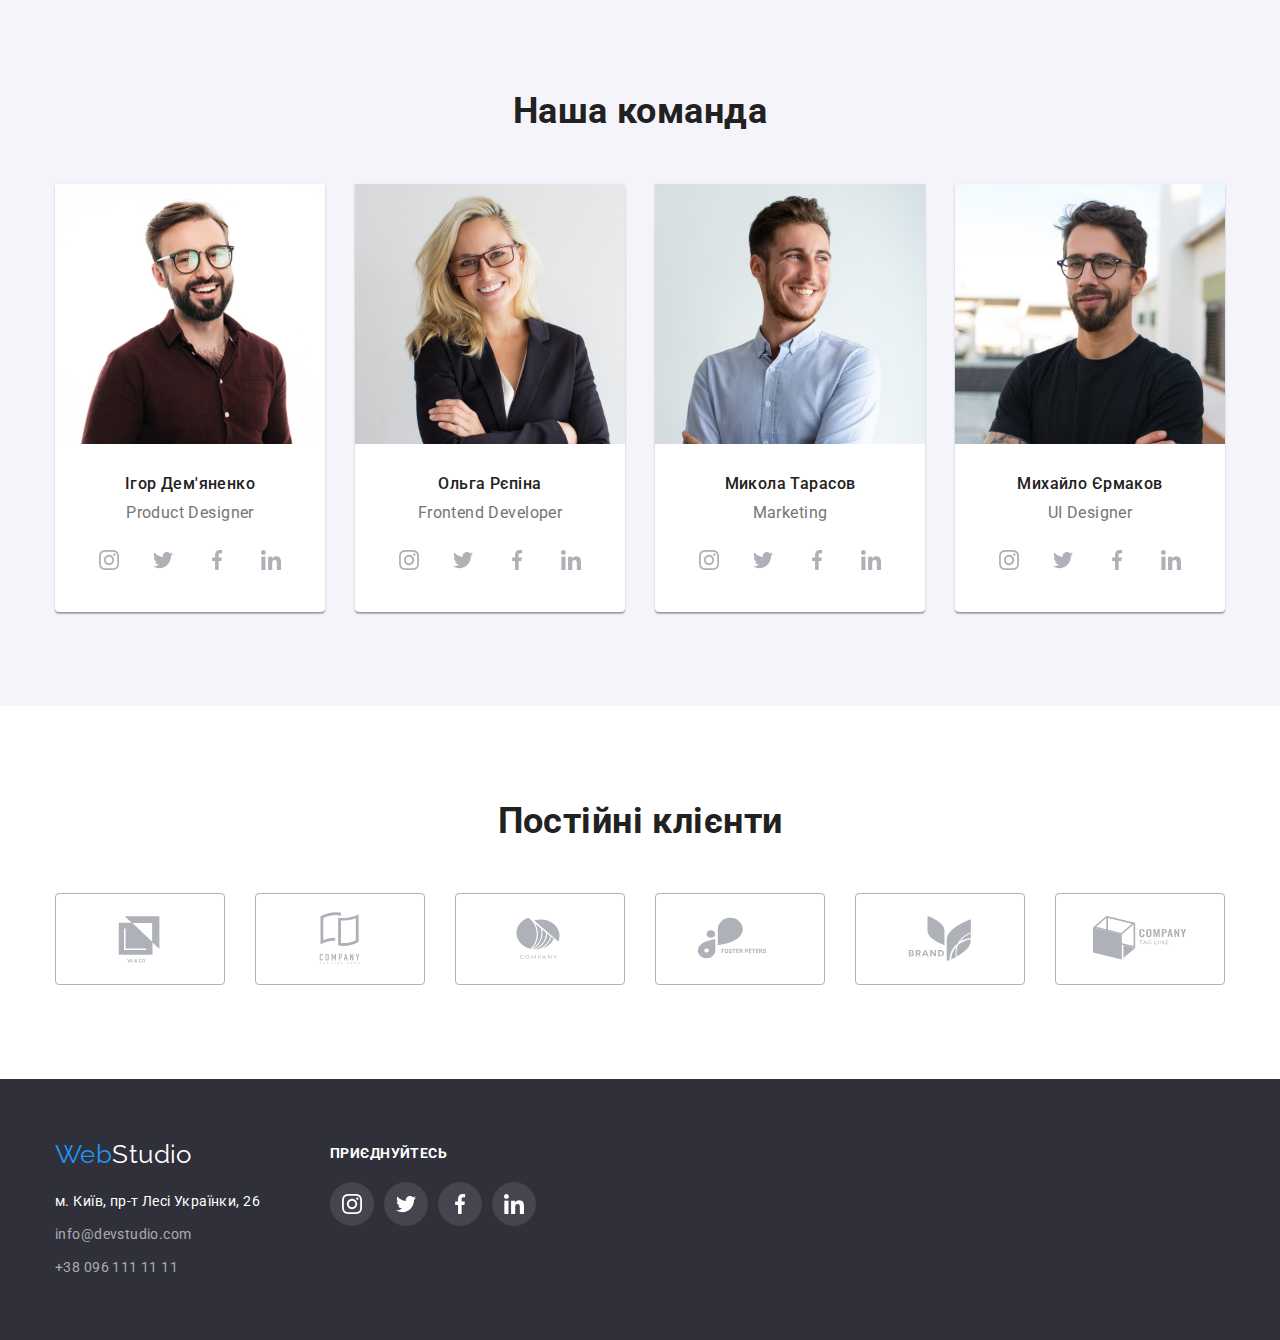
==== commit 01f5aaad: "fixed mistakes in transition" ====
--- a/index.html
+++ b/index.html
@@ -20,9 +20,9 @@
             <a class="logo logo-header" href="./index.html">Web<span class="black">Studio</span></a>
             <nav class="nav">
                 <ul class="nav-list">
-                    <li class="nav-item"><a a class="nav-link-active" href="./index.html">Студія</a></li>
-                    <li class="nav-item"><a a class="nav-link" href="./portfolio.html">Портфоліо</a></li>
-                    <li class="nav-item"><a a class="nav-link" href="#">Контакти</a></li>
+                    <li class="nav-item"><a class="nav-link-active" href="./index.html">Студія</a></li>
+                    <li class="nav-item"><a class="nav-link" href="./portfolio.html">Портфоліо</a></li>
+                    <li class="nav-item"><a class="nav-link" href="#">Контакти</a></li>
                 </ul>
             </nav>
             <div>
@@ -62,7 +62,7 @@
         <section class="hero">
             <div class="container hero-container">
                 <h1 class="hero-title">Ефективні рішення для вашого бізнесу</h1>
-                <button type="button" class="cta">Замовити послугу</button>
+                <button data-modal-open type="button" class="cta">Замовити послугу</button>
             </div>
         </section>
 
@@ -398,9 +398,17 @@
     </div>
 </footer>
 
-<div class="backdrop">
-
+<div class="backdrop is-hidden" data-modal>
+    <div class="modal">
+        <p></p>
+        <button class="button-close" data-modal-close>
+            <svg class="icon-close" width="18" height="18">
+                <use href="./images/symbols-defs.svg#icon-close-black"></use>
+            </svg>
+        </button>
+    </div>
 </div>
+<script src="./js/modal.js"></script>
 </body>
 
 </html>--- a/css/styles.css
+++ b/css/styles.css
@@ -101,7 +101,7 @@
 */
 
 :root {
-    --animation-duration: 250ms;
+    --transition-duration: 250ms;
     --transition-timing-function: cubic-bezier(0.4, 0, 0.2, 1);
     --accent-color: #2196F3;
     --primary-title-color: #212121;
@@ -179,11 +179,16 @@
 
 .nav-item {
     position: relative;
-    padding: 24px 0;
+    padding: 32px 0;
     font-weight: 500;
     line-height: 1.1;
     letter-spacing: 0.02em;
     color: var(--primary-title-color);
+}
+
+.nav-link, .contacts-item{
+    transition-duration: color var(--transition-duration);
+    transition-timing-function: color var(--transition-timing-function);
 }
 
 .nav-link-active:hover,
@@ -193,8 +198,6 @@
 .nav-link:focus,
 .contacts-item:focus {
     color: var(--accent-color);
-    transition-duration: var(--animation-duration);
-    transition-timing-function: var(--transition-timing-function);
 }
 
 .nav-link-active::after {
@@ -231,14 +234,16 @@
     align-items: center;
     gap: 10px;
     fill: var(--primary-text-color);
+    transition-duration: fill var(--transition-duration),
+                         color var(--transition-duration);
+    transition-timing-function: fill var(--transition-timing-function),
+                                color var(--transition-timing-function);
 }
 
 .contacts-icon:hover,
 .contacts-icon:focus {
     fill: var(--accent-color);
     color: var(--accent-color);
-    transition-duration: var(--animation-duration);
-    transition-timing-function: var(--transition-timing-function);
 }
 
 /* Header end */
@@ -408,20 +413,24 @@
     width: 44px;
     height: 44px;
     border-radius: 50%;
+    transition-duration: fill var(--transition-duration);
+    transition-timing-function: fill var(--transition-timing-function);
 }
 
 .team-icon {
     width: 20px;
     height: 20px;
     fill: var(--icon-color);
+    transition-duration: background-color var(--transition-duration),
+                         fill var(--transition-duration);
+    transition-timing-function: background-color var(--transition-timing-function),
+                                fill var(--transition-timing-function);
 }
 
 .team-svg:hover,
 .team-svg:focus {
     background-color: var(--accent-color);
     fill: var(--default-background);
-    transition-duration: var(--animation-duration);
-    transition-timing-function: var(--transition-timing-function);
 }
 
 .team-icon:hover,
@@ -444,28 +453,27 @@
     height: 92px;
     border: 1px solid var(--icon-color);
     border-radius: 4px;
+    transition-duration: fill var(--transition-duration);
+        transition-timing-function: fill var(--transition-timing-function);
 }
 
 .clients-icon {
-    /*display: flex;
-    justify-content: center;
-    align-items: center;*/
     width: 106px;
     height: 60px;
     fill: var(--icon-color);
+    transition-duration: fill var(--transition-duration),
+                         border var(--transition-duration);
+    transition-timing-function: fill var(--transition-timing-function),
+                                border var(--transition-timing-function);
 }
 
 .clients-svg:hover{
     border: 1px solid var(--accent-color);
-    transition-duration: var(--animation-duration);
-    transition-timing-function: var(--transition-timing-function);
 }
 
 .clients-svg:hover .clients-icon,
 .clients-svg:focus .clients-icon {
     fill: var(--accent-color);
-    transition-duration: var(--animation-duration);
-    transition-timing-function: var(--transition-timing-function);
 }
 
 /* footer */
@@ -499,11 +507,14 @@
     color: var(--text-dark-background);
 }
 
+.address-item {
+    transition-duration: color var(--transition-duration);
+    transition-timing-function: color var(--transition-timing-function);
+}
+
 .address-item:hover,
 .address-item:focus {
     color: var(--accent-color);
-    transition-duration: var(--animation-duration);
-    transition-timing-function: var(--transition-timing-function);
 }
 
 .email,
@@ -540,19 +551,19 @@
     width: 44px;
     height: 44px;
     border-radius: 50%;
+    transition-duration: background-color var(--transition-duration);
+    transition-timing-function: background-color var(--transition-timing-function);
+}
+
+.link-svg:hover,
+.link-svg:focus {
+    background-color: var(--accent-color);
 }
 
 .social-icon {
     width: 20px;
     height: 20px;
     fill: var(--default-background);
-}
-
-.link-svg:hover,
-.link-svg:focus {
-    background-color: var(--accent-color);
-    transition-duration: var(--animation-duration);
-    transition-timing-function: var(--transition-timing-function);
 }
 
 /* portfolio */
@@ -588,6 +599,12 @@
     text-align: center;
     color: var(--primary-title-color);
     border-radius: 4px;
+    transition-duration: color var(--transition-duration),
+                         background-color var(--transition-duration),
+                         box-shadow var(--transition-duration);
+    transition-timing-function: color var(--transition-timing-function),
+                                background-color var(--transition-timing-function),
+                                box-shadow var(--transition-timing-function);
 }
 
 button.tab:hover,
@@ -596,8 +613,6 @@
     background-color: var(--accent-color);
     box-shadow: 0px 3px 1px rgba(0, 0, 0, 0.1), 0px 1px 2px rgba(0, 0, 0, 0.08), 0px 2px 2px rgba(0, 0, 0, 0.12);
     border-radius: 4px;
-    transition-duration: var(--animation-duration);
-    transition-timing-function: var(--transition-timing-function);
 }
 
 .portfolio-projects {
@@ -616,19 +631,67 @@
     border-right: 1px solid #eee;
     border-bottom: 1px solid #eee;
     border-left: 1px solid #eee;
+    transition-duration: box-shadow var(--transition-duration), transform var(--transition-duration);
+    transition-timing-function: box-shadow var(--transition-timing-function), transform var(--transition-duration);
 }
 
 .project-items:hover {
     box-shadow: 0px 1px 1px rgba(0, 0, 0, 0.12),
-                0px 4px 4px rgba(0, 0, 0, 0.06),
-                1px 4px 6px rgba(0, 0, 0, 0.16);
-    transition-duration: var(--animation-duration);
-    transition-timing-function: var(--transition-timing-function);
-}
-
-.project-wrap {
+        0px 4px 4px rgba(0, 0, 0, 0.06),
+        1px 4px 6px rgba(0, 0, 0, 0.16);
+}
+
+.wrap-content {
     position: relative;
     overflow: hidden;
+    box-sizing: border-box;
+}
+
+.wrap-text {
+    position: absolute;
+    left: 0;
+    top: 0;
+    width: 100%;
+    height: 100%;
+    padding: 0px 50px;
+    transition: transform var(--transition-duration) var(--transition-timing-function);
+}
+
+.wrap-text:hover {
+    content: '';
+    opacity: 1;
+    height: 100%;
+    transform: translateY(0);
+}
+
+.project-text {
+    position: absolute;
+    margin: 0;
+    left: 0;
+    top: 0;
+    max-width: 370px;
+    height: 100%;
+    padding: 63px 24px;
+    font-size: 18px;
+    line-height: 1.56;
+    color: rgb(255, 255, 255);
+    background-color: rgba(33, 150, 243, 0.9);
+
+    transform: translateY(101%);
+    transition: transform var(--transition-duration) var(--transition-timing-function);
+}
+
+.project-text:hover {
+    transform: translateY(0);
+}
+
+.project-items:hover .project-text,
+.project-items:focus .project-text {
+    opacity: 1;
+    transform: translateY(0);
+}
+
+.project-wrap {
     padding: 20px 24px;
 }
 
@@ -646,50 +709,59 @@
     line-height: 1.9;
     color: var(--primary-text-color);
 }
-
-.wrap-text {
-    position: absolute;
-    left: 0;
-    top: 0;
+/*Portfolio end*/
+
+/*modal icon*/
+.backdrop.is-hidden {
+    visibility: hidden;
+    opacity: 0;
+    pointer-events: none;
+}
+
+.backdrop {
+    position: fixed;
     width: 100%;
     height: 100%;
-    padding: 63px 24px;
-    background-color: var(--accent-color);
-
-    transform: translateY(100%);
-    transition: transform 250ms ease;
-}
-
-.wrap-text::before {
-    content: '';
-    opacity: 0;
-}
-
-.project-text {
+    top: 0;
+    left: 0;
+    background-color: rgba(0, 0, 0, 0.2);
+    opacity: 1;
+    visibility: visible;
+    transition: opacity var(--transition-duration) var(--transition-timing-function),
+                visibility var(--transition-duration) var(--transition-timing-function);
+}
+
+.modal {
     position: absolute;
-    margin: 0;
-    padding: 63px 24px;
-    left: 0;
-    top: 0;
-    width: 100%;
-    height: 100%;
-    padding: 63px 24px;
-    background-color: var(--accent-color);
-    
-    transform: translateY(100%);
-    transition: transform 250ms ease;
-}
-
-.project-items:hover .wrap-text,
-.project-items:focus .wrap-text {
-    opacity: 1;
-    transform: translateY(0);
-    transition-duration: var(--animation-duration);
-    transition-timing-function: var(--transition-timing-function);
-}
-
-.project-text {
-    font-size: 18px;
-    line-height: 1.56;
-    color: var(--text-dark-background);
+    left: 50%;
+    top: 50%;
+    transform: translate(-50%, -50%) scale(1);
+    width: 528px;
+    height: 581px;
+    background: var(--default-background);
+    transition: transform var(--transition-duration) var(--transition-timing-function);
+}
+
+.backdrop.is-hidden .modal {
+    transform: translate(-50%, -50%) scale(0.6);
+}
+
+.button-close {
+    position: absolute;
+    width: 30px;
+    height: 30px;
+    right: 8px;
+    top: 8px;
+    border-radius: 50%;
+    background-color: var(--default-background);
+    border: 1px solid rgba(0, 0, 0, 0.1);
+    display: flex;
+    align-items: center;
+    justify-content: center;
+}
+
+.icon-close {
+    width: 18px;
+    height: 18px;
+    fill: var(--dark-color);
 }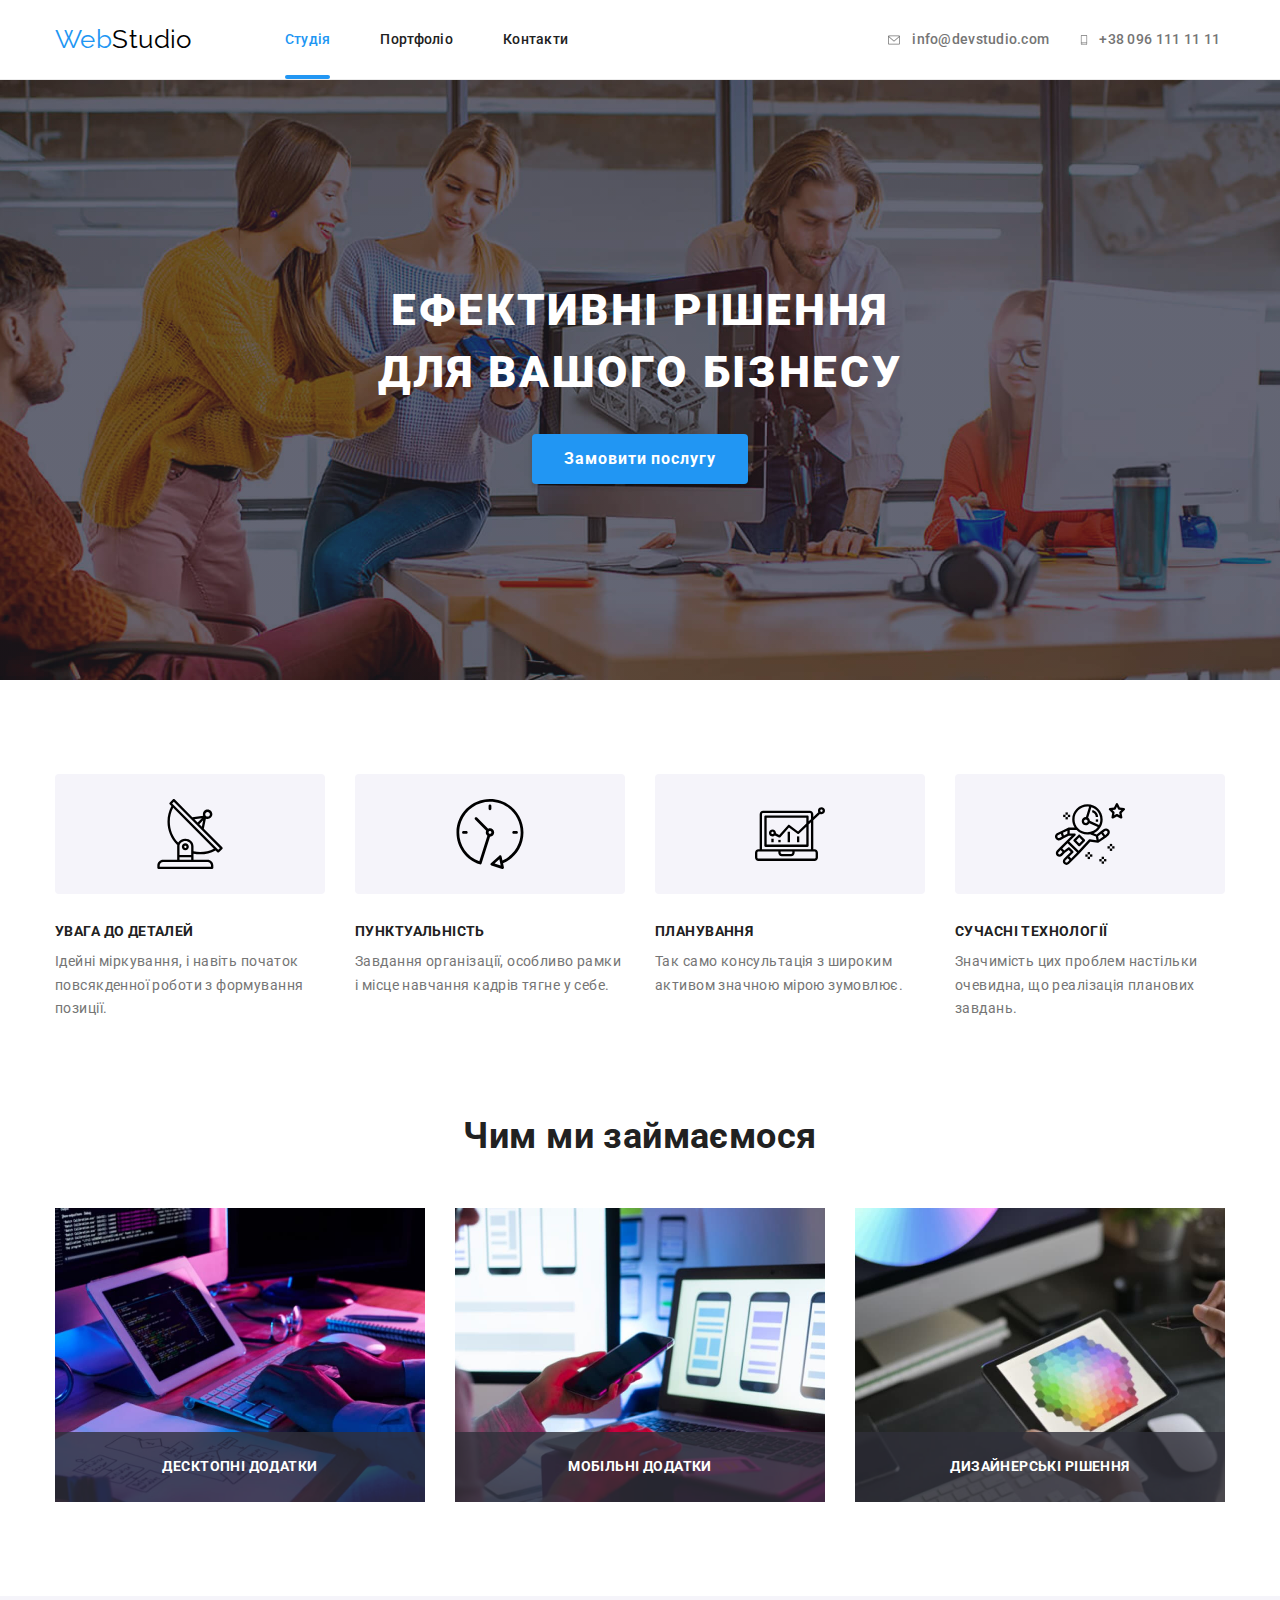
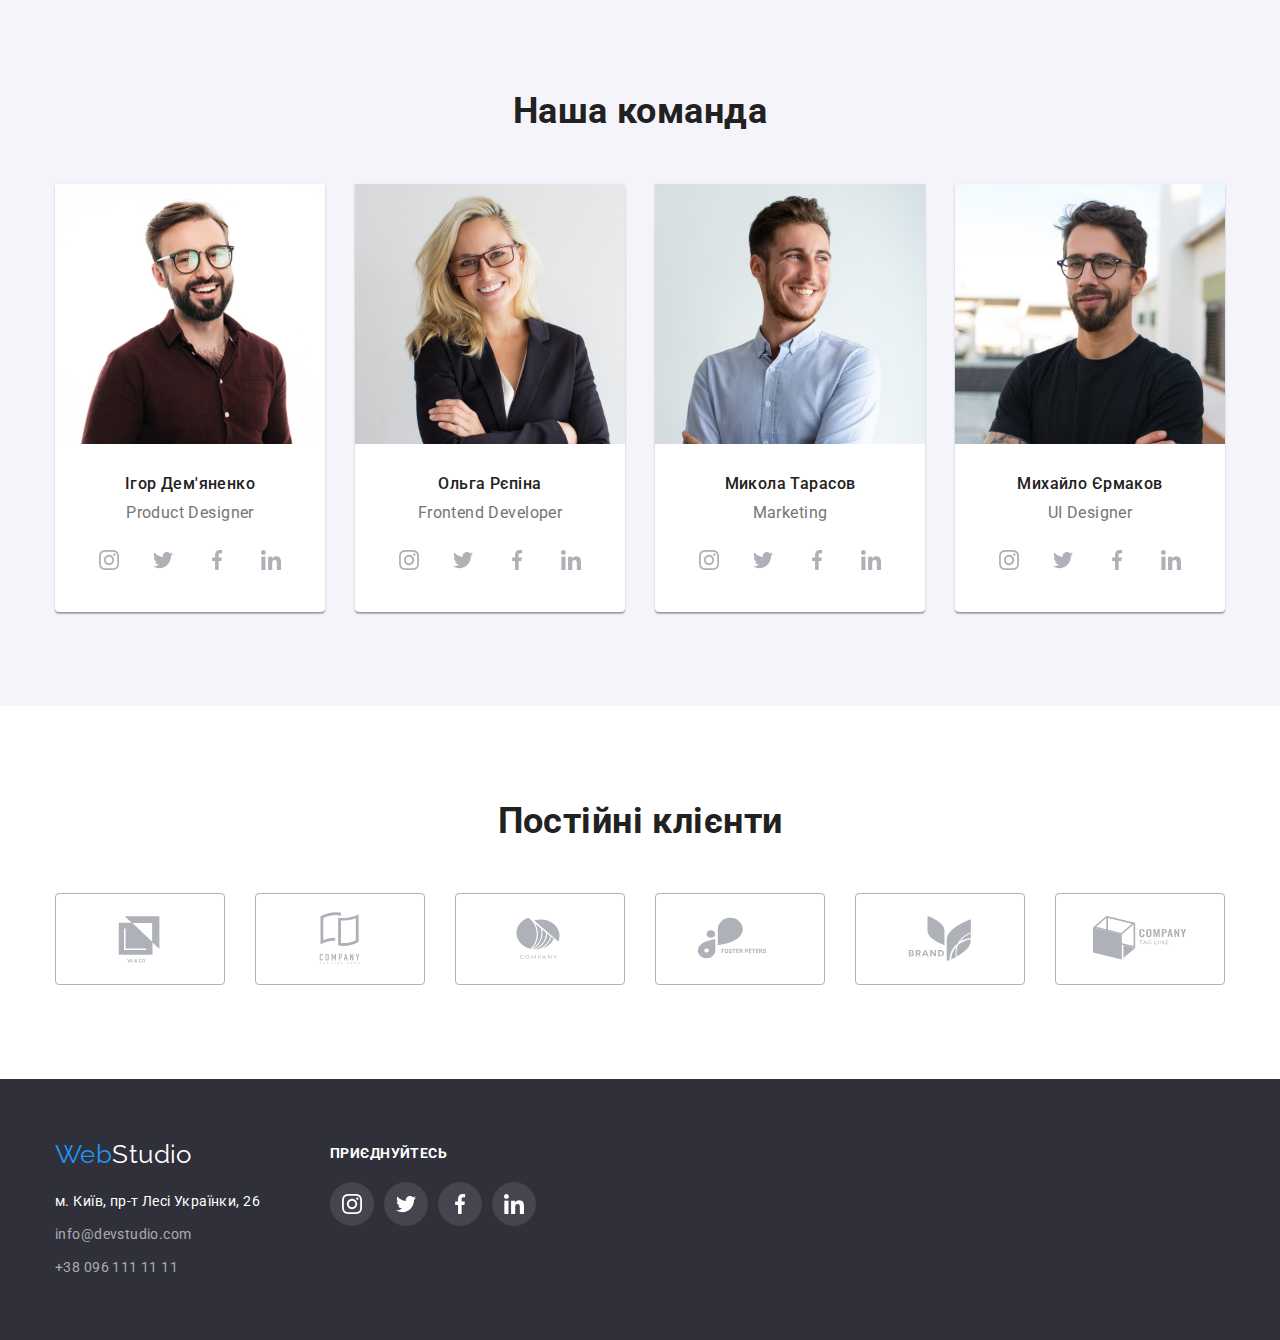
==== commit a00c9ae1: "fixed transition" ====
--- a/index.html
+++ b/index.html
@@ -20,7 +20,7 @@
             <a class="logo logo-header" href="./index.html">Web<span class="black">Studio</span></a>
             <nav class="nav">
                 <ul class="nav-list">
-                    <li class="nav-item"><a class="nav-link-active" href="./index.html">Студія</a></li>
+                    <li class="nav-item"><a class="nav-link nav-link-active" href="./index.html">Студія</a></li>
                     <li class="nav-item"><a class="nav-link" href="./portfolio.html">Портфоліо</a></li>
                     <li class="nav-item"><a class="nav-link" href="#">Контакти</a></li>
                 </ul>
@@ -187,15 +187,21 @@
                             <p class="team-text">Frontend Developer</p>
                             <ul class="team-icons">
                                 <li>
-                                    <a class="team-svg" href="https://www.instagram.com/lavashyk_official/" aria-label="Instagram">
-                                        <svg class="team-icon" widht="20" height="20">
+                                    <a class="team-svg"
+                                       href="https://www.instagram.com/lavashyk_official/"
+                                       aria-label="Instagram">
+                                        <svg class="team-icon"
+                                             widht="20" height="20">
                                             <use href="./images/symbol-defs.svg#icon-instagram"></use>
                                         </svg>
                                     </a>
                                 </li>
                                 <li>
-                                    <a class="team-svg" href="https://twitter.com/" aria-label="Twitter">
-                                        <svg class="team-icon" widht="20" height="20">
+                                    <a class="team-svg"
+                                       href="https://twitter.com/"
+                                       aria-label="Twitter">
+                                        <svg class="team-icon"
+                                             widht="20" height="20">
                                             <use href="./images/symbol-defs.svg#icon-twitter"></use>
                                         </svg>
                                     </a>
--- a/css/styles.css
+++ b/css/styles.css
@@ -53,7 +53,6 @@
 a,
 a:visited {
     text-decoration: none;
-    color: inherit;
 }
 
 a:hover {
@@ -187,8 +186,7 @@
 }
 
 .nav-link, .contacts-item{
-    transition-duration: color var(--transition-duration);
-    transition-timing-function: color var(--transition-timing-function);
+    transition: color var(--transition-duration) var(--transition-timing-function);
 }
 
 .nav-link-active:hover,
@@ -211,6 +209,9 @@
     background-color: var(--accent-color);
     border-radius: 2px;
 }
+.nav-link-active {
+    color: var(--accent-color);
+}
 
 .nav-contacts {
     display: flex;
@@ -234,10 +235,8 @@
     align-items: center;
     gap: 10px;
     fill: var(--primary-text-color);
-    transition-duration: fill var(--transition-duration),
-                         color var(--transition-duration);
-    transition-timing-function: fill var(--transition-timing-function),
-                                color var(--transition-timing-function);
+    transition: fill var(--transition-duration) var(--transition-timing-function),
+                color var(--transition-duration) var(--transition-timing-function);
 }
 
 .contacts-icon:hover,
@@ -413,6 +412,7 @@
     width: 44px;
     height: 44px;
     border-radius: 50%;
+    color: var(--icon-color);
     transition-duration: fill var(--transition-duration);
     transition-timing-function: fill var(--transition-timing-function);
 }
@@ -421,21 +421,18 @@
     width: 20px;
     height: 20px;
     fill: var(--icon-color);
-    transition-duration: background-color var(--transition-duration),
-                         fill var(--transition-duration);
-    transition-timing-function: background-color var(--transition-timing-function),
-                                fill var(--transition-timing-function);
+    transition: background-color var(--transition-duration) var(--transition-timing-function),
+                fill var(--transition-duration) var(--transition-timing-function);
 }
 
 .team-svg:hover,
 .team-svg:focus {
     background-color: var(--accent-color);
-    fill: var(--default-background);
-}
-
-.team-icon:hover,
-.team-icon:focus {
-    fill: var(--default-background);
+    color: var(--default-background);
+}
+
+.team-icon {
+    fill: currentColor;
 }
 
 /*team end*/
@@ -453,18 +450,16 @@
     height: 92px;
     border: 1px solid var(--icon-color);
     border-radius: 4px;
-    transition-duration: fill var(--transition-duration);
-        transition-timing-function: fill var(--transition-timing-function);
+    transition: fill var(--transition-duration) var(--transition-timing-function);
 }
 
 .clients-icon {
     width: 106px;
     height: 60px;
     fill: var(--icon-color);
-    transition-duration: fill var(--transition-duration),
-                         border var(--transition-duration);
-    transition-timing-function: fill var(--transition-timing-function),
-                                border var(--transition-timing-function);
+    transition: fill var(--transition-duration) var(--transition-timing-function),
+                border var(--transition-duration) var(--transition-timing-function);
+    
 }
 
 .clients-svg:hover{
@@ -551,8 +546,7 @@
     width: 44px;
     height: 44px;
     border-radius: 50%;
-    transition-duration: background-color var(--transition-duration);
-    transition-timing-function: background-color var(--transition-timing-function);
+    transition: background-color var(--transition-duration) var(--transition-timing-function);
 }
 
 .link-svg:hover,
@@ -599,12 +593,9 @@
     text-align: center;
     color: var(--primary-title-color);
     border-radius: 4px;
-    transition-duration: color var(--transition-duration),
-                         background-color var(--transition-duration),
-                         box-shadow var(--transition-duration);
-    transition-timing-function: color var(--transition-timing-function),
-                                background-color var(--transition-timing-function),
-                                box-shadow var(--transition-timing-function);
+    transition: color var(--transition-duration) var(--transition-timing-function),
+                background-color var(--transition-duration) var(--transition-timing-function),
+                box-shadow var(--transition-duration) var(--transition-timing-function);
 }
 
 button.tab:hover,
@@ -631,8 +622,7 @@
     border-right: 1px solid #eee;
     border-bottom: 1px solid #eee;
     border-left: 1px solid #eee;
-    transition-duration: box-shadow var(--transition-duration), transform var(--transition-duration);
-    transition-timing-function: box-shadow var(--transition-timing-function), transform var(--transition-duration);
+    transition: box-shadow var(--transition-duration), transform var(--transition-duration);
 }
 
 .project-items:hover {
